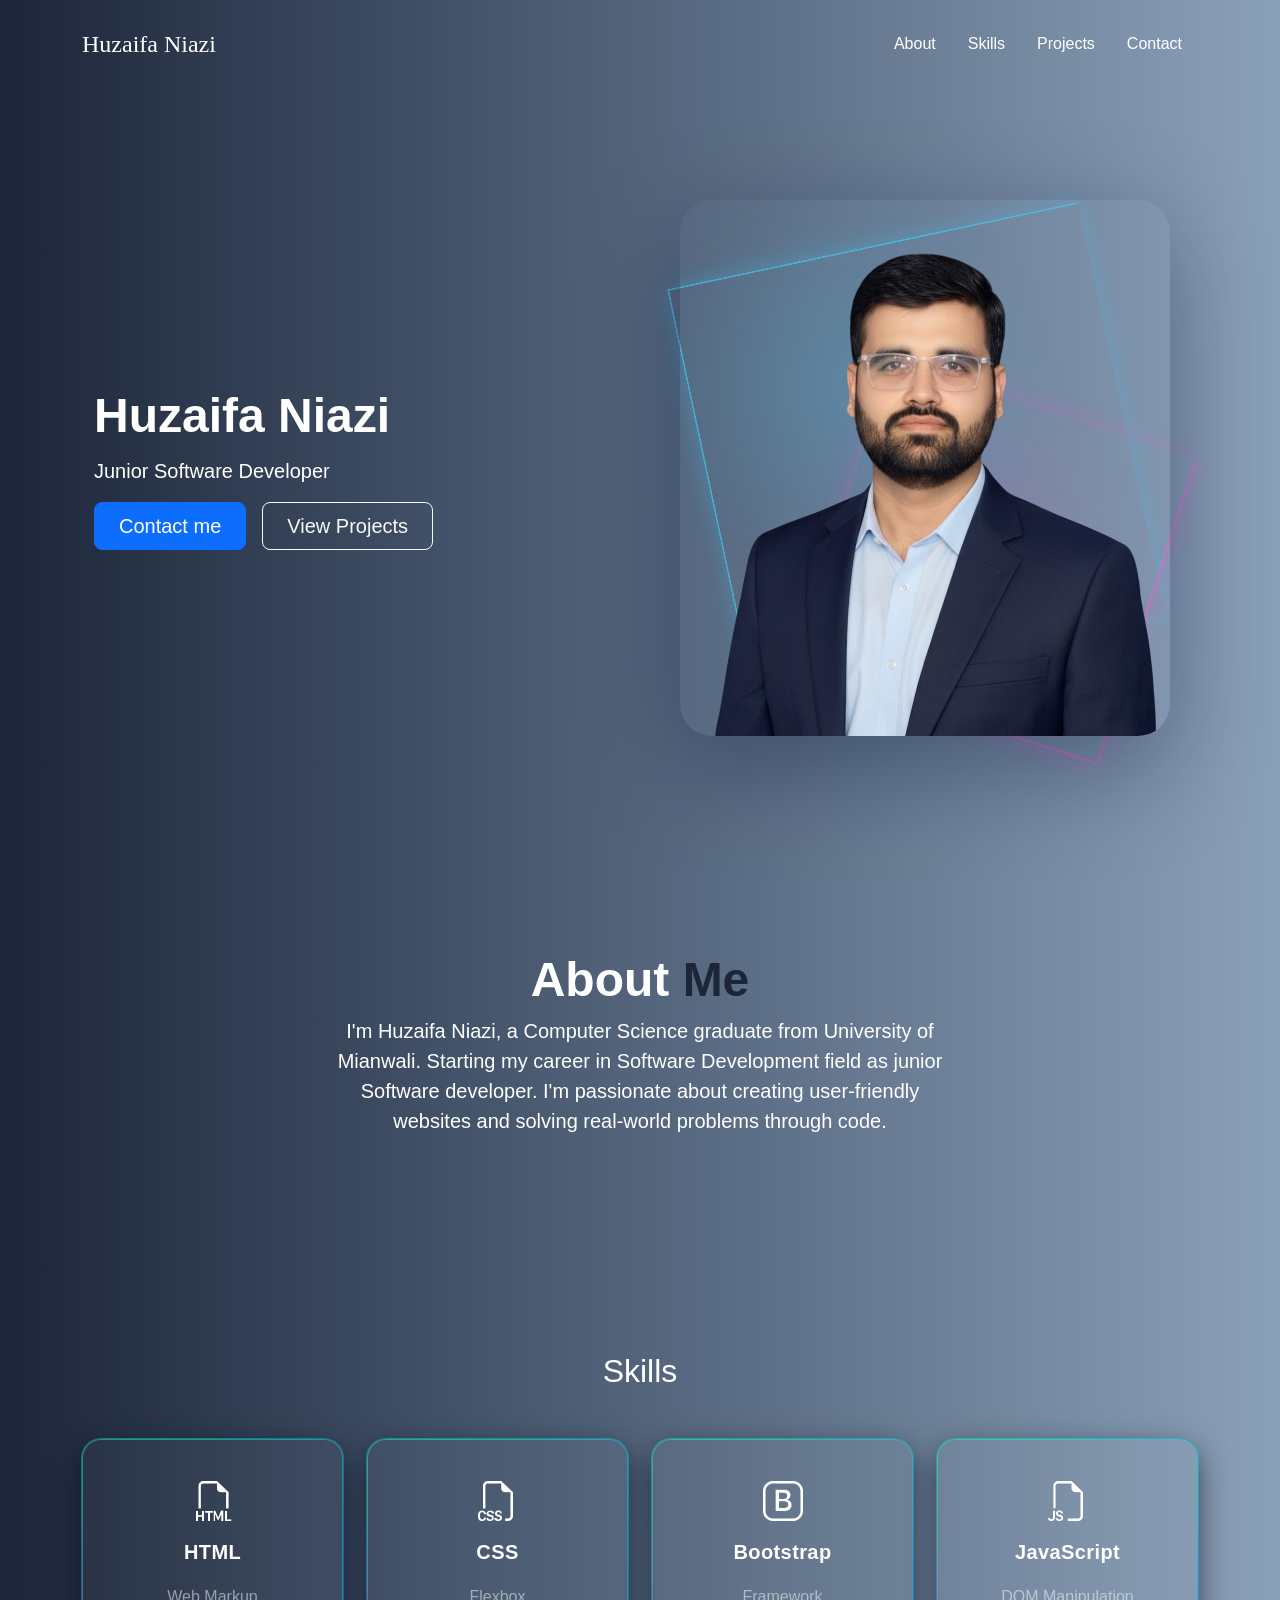
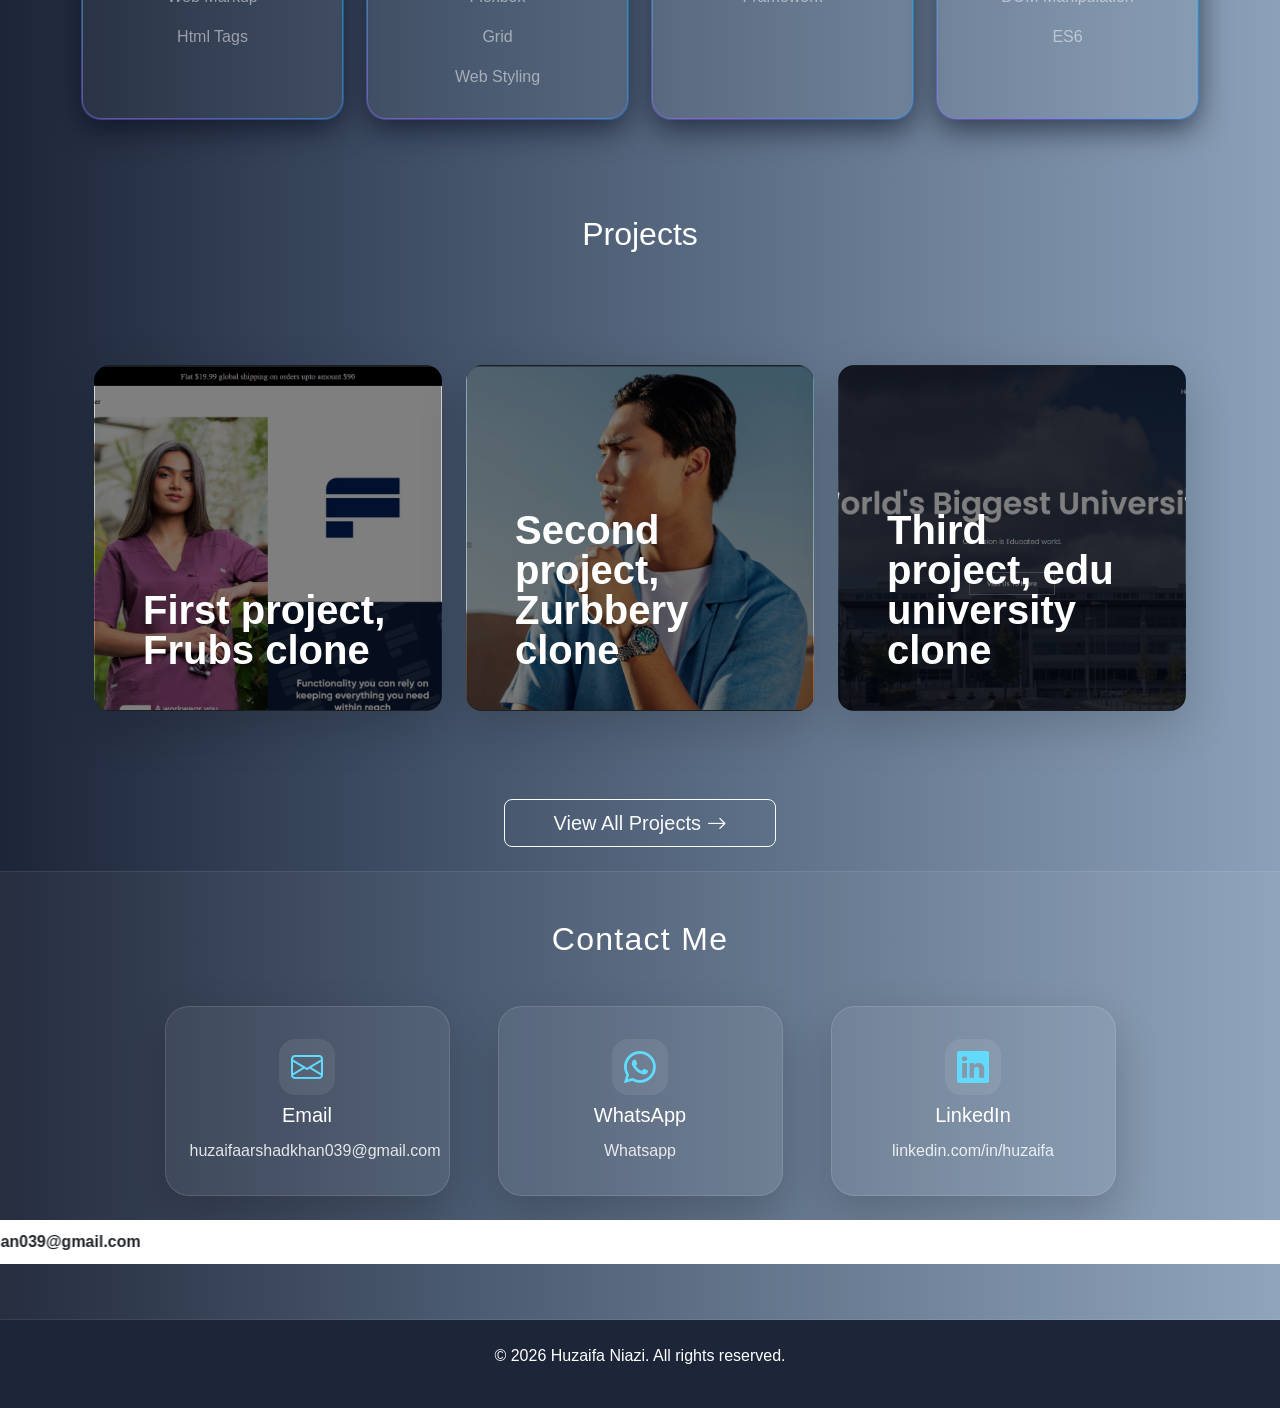
==== index.html @ d5e8bdf5 "Portfolio updated with JS features" ====
<!DOCTYPE html>
<html lang="en">

<head>
    <meta charset="UTF-8">
    <meta name="viewport" content="width=device-width, initial-scale=1.0">
    <meta name="description" content="Huzaifa Niazi — Junior Software Developer skilled in HTML, CSS, JavaScript, Bootstrap. Available for web development projects.">
    <meta name="keywords" content="Huzaifa Niazi, Junior Software Developer, Web Developer, HTML, CSS, JavaScript, Pakistan">
    <meta property="og:title" content="Huzaifa Niazi — Junior Software Developer">
    <meta property="og:description" content="Portfolio of Huzaifa Niazi, Junior Software Developer">
    <meta property="og:image" content="./images/hero image.png">
    <meta property="og:url" content="https://huzaifa1927.github.io/Huzaifa_Niazi_Portfolio/">
    <link href="https://cdn.jsdelivr.net/npm/bootstrap@5.3.8/dist/css/bootstrap.min.css" rel="stylesheet"
        integrity="sha384-sRIl4kxILFvY47J16cr9ZwB07vP4J8+LH7qKQnuqkuIAvNWLzeN8tE5YBujZqJLB" crossorigin="anonymous">
    <link rel="stylesheet" href="style.css">
    <link rel="shortcut icon" href="favicon.ico" type="image/x-icon">
    <link rel="stylesheet" href="https://cdn.jsdelivr.net/npm/bootstrap-icons@1.11.0/font/bootstrap-icons.css">
    <title>Huzaifa Niazi | Junior Software Developer</title>
</head>
<body>
    <!--Navbar-->
    <nav>
        <div class="container">
            <header class="d-flex flex-wrap justify-content-between py-4">

                <a href="#index.html"class="d-flex align-items-center mb-3 mb-md-0 me-md-auto link-body-emphasis text-decoration-none">
                    <span class="fs-4">Huzaifa Niazi</span> 
                </a>

                <ul id="navMenu" class="nav nav-pills align-items-center">
                    <li class="nav-item"><a href="#about" class="nav-link">About</a></li>
                    <li class="nav-item"><a href="#skills" class="nav-link">Skills</a></li>
                    <li class="nav-item"><a href="#projects" class="nav-link">Projects</a></li>
                    <li class="nav-item"><a href="#contact" class="nav-link">Contact</a></li>
                </ul>

                <!-- Hamburger menu for mobile -->
                <button class="hamburger btn btn-link text-white p-0" type="button" aria-label="Toggle navigation menu">
                    <i class="bi bi-list"></i>
                </button>
            </header>
        </div>
    </nav>
    <!--Hero-->
    <section id="hero">
        <div class="container col-xxl-8 px-4 py-5">
            <div class="row flex-lg-row-reverse align-items-center g-5 py-5">
                <div class="col-sm-12 col-lg-6 col-md-6"> 
                    <div class="hero-image-wrapper">
                        <div class="hero-deco"></div>
                        <img src="./images/hero image.png" class="d-block mx-lg-auto img-fluid " alt="Bootstrap Themes" width="700" height="500" loading="lazy"> 
                    </div>
                </div>
                <div class="col-lg-6 col-md-6 col-sm-12 text-center text-lg-start">
                    <h1 class="display-5 fw-bold lh-1 mb-3 text-white">Huzaifa Niazi</h1>
                    <p class="lead text-white" id="typing-text"></p>
                    <div class="d-grid gap-2 d-md-flex justify-content-md-start"> 
                    <a href="#contact" class="btn btn-primary btn-lg px-4 me-md-2">Contact me</a>
                    <a href="#projects" class="btn btn-outline-light btn-lg px-4">View Projects</a>
                </div>
                </div>
            </div>
        </div>
    </section>
    <!-- About -->
    <section id="about">
        <div class="px-4 py-5 my-5 text-center"> 
            <h1 class="display-5 fw-bold text-body-emphasis">About <span style="color: #1D2538;">Me</span></h1>
            <div class="col-lg-6 mx-auto">
                <p class="lead mb-4">
                    I'm Huzaifa Niazi, a Computer Science graduate from University of Mianwali.
                    Starting my career in Software Development field as junior Software developer. 
                    I'm passionate about creating user-friendly websites and solving real-world problems through code.
                </p>
            </div>
        </div>
    </section>
    <!-- Skills -->
    <section id="skills">
        <div class="container py-5">
            <h2 class="text-white mb-5 text-center">Skills</h2>
            <div class="row g-4">
                <div class="col-md-6 col-lg-3 col-sm-12 text-center">
                    <div class="skill-card text-center">
                        <i class="bi bi-filetype-html fs-1 text-white mb-2"></i>
                        <h5 class="text-white">HTML</h5>
                        <p class="text-white-50">Web Markup</p>
                        <p class="text-white-50">Html Tags</p>
                    </div>
                </div>
                <div class="col-md-6 col-lg-3 col-sm-12 text-center">
                    <div class="skill-card">
                        <i class="bi bi-filetype-css fs-1 text-white mb-2"></i>
                        <h5 class="text-white">CSS</h5>
                        <p class="text-white-50">Flexbox</p>
                        <p class="text-white-50">Grid</p>
                        <p class="text-white-50">Web Styling</p>
                    </div>
                </div>
                <div class="col-md-6 col-lg-3 col-sm-12 text-center">
                    <div class="skill-card">
                        <i class="bi bi-bootstrap fs-1 text-white mb-2"></i>
                        <h5 class="text-white">Bootstrap</h5>
                        <p class="text-white-50">Framework</p>
                    </div>
                </div>
                <div class="col-md-6 col-lg-3 col-sm-12 text-center">
                    <div class="skill-card">
                        <i class="bi bi-filetype-js fs-1 text-white mb-2"></i>
                        <h5 class="text-white">JavaScript</h5>
                        <p class="text-white-50">DOM Manipulation</p>
                        <p class="text-white-50">ES6</p>
                    </div>
                </div>
            </div>
        </div>
    </section>
    <!-- Projects -->
    <section id="projects">
        <h2 class="text-white mb-5 text-center">Projects</h2>
        <div class="container px-4 py-3" id="custom-cards">
            <div class="row row-cols-1 row-cols-lg-3 align-items-stretch g-4 py-5">
                <div class="col">
                    <div class="card card-cover h-100 overflow-hidden text-bg-dark rounded-4 shadow-lg" style="background-image: linear-gradient(rgba(0, 0, 0, 0.5), rgba(0, 0, 0, 0.5)), url('./images/project\ 1.png'); background-size: cover; background-position: center; min-height: 300px;">
                        <div class="d-flex flex-column h-100 justify-content-end p-5 pb-3 text-white text-shadow-1">
                            <h3 class="pt-5 mt-5 mb-4 display-6 lh-1 fw-bold">
                                First project, Frubs clone
                            </h3>
                        </div>
                    </div>
                </div>
                <div class="col">
                    <div class="card card-cover h-100 overflow-hidden text-bg-dark rounded-4 shadow-lg" style="background-image: linear-gradient(rgba(0, 0, 0, 0.5), rgba(0, 0, 0, 0.5)), url('./images/project\ 2.png'); background-size: cover; background-position: center; min-height: 300px;">
                        <div class="d-flex flex-column h-100 justify-content-end p-5 pb-3 text-white text-shadow-1">
                            <h3 class="pt-5 mt-5 mb-4 display-6 lh-1 fw-bold">
                                Second project, Zurbbery clone
                            </h3>
                        </div>
                    </div>
                </div>
                <div class="col">
                    <div class="card card-cover h-100 overflow-hidden text-bg-dark rounded-4 shadow-lg" style="background-image: linear-gradient(rgba(0, 0, 0, 0.5), rgba(0, 0, 0, 0.5)), url('./images/project\ 3.png'); background-size: cover; background-position: center; min-height: 300px;">
                        <div class="d-flex flex-column h-100 justify-content-end p-5 pb-3 text-white text-shadow-1">
                            <h3 class="pt-5 mt-5 mb-4 display-6 lh-1 fw-bold">
                                Third project, edu university clone
                            </h3>
                        </div>
                    </div>
                </div>
            </div>
        </div>
        <div class="text-center py-4">
        <a href="projects.html" class="btn btn-outline-light btn-lg px-5" target="_blank" rel="noopener noreferrer">
            View All Projects <i class="bi bi-arrow-right"></i>
        </a>
</div>
    </section>

    <!-- Project Modal -->
    <div id="projectModal" class="project-modal">
        <div class="modal-content">
            <button class="modal-close" title="Close">&times;</button>
            <div class="modal-image-wrapper">
                <img id="modalImage" src="" alt="Project Image" class="modal-image" width="100%" height="auto">
                <div class="modal-actions">
                    <a id="demoBtn" class="btn-demo" href="#" target="_blank" rel="noopener noreferrer">Live Demo</a>
                    <a id="codeBtn" class="btn-code" href="#" target="_blank" rel="noopener noreferrer">View Code</a>
                </div>
            </div>
        </div>
    </div>

    <!-- Contact -->
    <section id="contact" class="py-5">
        <div class="container">
            <h2 class="text-center mb-5 text-white">Contact Me</h2>
            <div class="row mt-5 text-center justify-content-center">
                <div class=" col-lg-3 mb-4 contact-card gap-2 mx-4">
                    <i class="bi bi-envelope fs-2 mb-2"></i>
                    <h5>Email</h5>
                    <p><a href="mailto:huzaifaarshadkhan039@gmail.com">huzaifaarshadkhan039@gmail.com</a></p>
                </div>
                <div class=" col-lg-3 mb-4 contact-card gap-2 mx-4">
                    <i class="bi bi-whatsapp fs-2 mb-2"></i>
                    <h5>WhatsApp</h5>
                    <p><a href="https://wa.me/923287673669?text=Hi%20Huzaifa,%20I%20would%20like%20to%20connect." target="_blank" rel="noopener noreferrer">Whatsapp</a></p>
                </div>
                <div class="col-lg-3 mb-4 contact-card gap-2 mx-4">
                    <i class="bi bi-linkedin fs-2 mb-2"></i>
                    <h5>LinkedIn</h5>
                    <p><a href="https://www.linkedin.com/in/huzaifa-arshad-khan-65025931b" target="_blank" rel="noopener noreferrer">linkedin.com/in/huzaifa</a></p>
                </div>
            </div>
        </div>
        <marquee class="container-fluid" direction="right" style="background-color: white; padding: 10px;">
            Mail to : <b>huzaifaarshadkhan039@gmail.com</b> &nbsp;&nbsp;&nbsp;
            Mail to : <b>huzaifaarshadkhan039@gmail.com</b> &nbsp;&nbsp;&nbsp;
            Mail to : <b>huzaifaarshadkhan039@gmail.com</b> &nbsp;&nbsp;&nbsp;
            Mail to : <b>huzaifaarshadkhan039@gmail.com</b> &nbsp;&nbsp;&nbsp;
            Mail to : <b>huzaifaarshadkhan039@gmail.com</b>
        </marquee>
    </section>
    <!-- Footer -->
    <footer class="text-center py-4" style="background-color: #1D2538; color: white;">
        <p>&copy; 2026 Huzaifa Niazi. All rights reserved.</p>
    </footer>

    <!-- Back to Top Button -->
    <button id="backToTop" title="Back to Top">↑</button>

    <script src="script.js"></script>

</body>

</html>
---- style.css ----
body {
    font-family: "Arial", sans-serif;
    background: #1D2538 ;
    background: linear-gradient(90deg, rgba(29, 37, 56, 1) 0%, rgba(66, 82, 105, 1) 35%, rgba(139, 161, 185, 1) 100%);
    cursor:url("[data-uri]"), auto !important;
}

a, button, input, label, select {
    cursor:url("[data-uri]"), pointer !important;
}


nav .nav-link,#about h1,#about p {
    color: white !important;
}


nav .fs-4 {
    color: white; 
    font-family: "Sacramento", cursive;
}

.hamburger {
    display: none;
}

.skills{
  background: #1D2538;
  background: linear-gradient(90deg, rgba(29, 37, 56, 1) 1%, rgba(29, 37, 56, 1) 7%, rgba(139, 161, 185, 1) 38%, rgba(139, 161, 185, 1) 80%, rgba(29, 37, 56, 1) 99%);
  color: white;
}

/* Skills cards - glass panels with animated border (border-only) */
#skills {
  padding-top: 3rem;
  padding-bottom: 3rem;
}

#skills .skill-card {
  position: relative;
  overflow: visible;
  padding: 2rem 1.5rem 1.75rem 1.5rem;
  height: 280px;
  display: flex;
  flex-direction: column;
  background: rgba(255, 255, 255, 0.03);
  border-radius: 1.25rem;
  border: 1px solid rgba(255, 255, 255, 0.06);
  box-shadow: 0 10px 30px rgba(2,6,23,0.6);
  transition: transform 0.34s cubic-bezier(.2,.9,.2,1), box-shadow 0.34s, border-color 0.34s;
  will-change: transform;
  isolation: isolate;
  opacity: 0;
  transform: translateY(14px);
  animation: cardIn 0.6s ease forwards;
}

#skills .skill-card::before {
  /* border-only animated glow */
  content: "";
  position: absolute;
  inset: -2px;
  border-radius: inherit;
  background: conic-gradient(from 90deg, rgba(0,183,255,0.9), rgba(152,95,255,0.9), rgba(0,255,188,0.9), rgba(0,183,255,0.9));
  pointer-events: none;
  z-index: 0;
  filter: blur(8px);
  opacity: 0.9;
  /* make center transparent so only border shows */
  -webkit-mask: linear-gradient(#fff 0 0) content-box, linear-gradient(#fff 0 0);
  mask: linear-gradient(#fff 0 0) content-box, linear-gradient(#fff 0 0);
  -webkit-mask-composite: destination-out;
  mask-composite: exclude;
  padding: 2px; /* thickness of visible border */
  animation: borderSpin 5.5s linear infinite;
}

#skills .skill-card > * { position: relative; z-index: 1; }

#skills .skill-card:hover {
  transform: translateY(-12px) rotate(-0.5deg);
  box-shadow: 0 28px 70px rgba(2,6,23,0.7), 0 6px 24px rgba(0,183,255,0.04);
  border-color: rgba(255, 255, 255, 0.18);
}

#skills .skill-card h5 {
  margin-bottom: 0.5rem;
  font-weight: 800;
  letter-spacing: 0.02em;
  color: #fff;
}

/* animated underline under heading */
#skills .skill-card h5::after {
  content: "";
  display: block;
  width: 0;
  height: 3px;
  margin-top: 10px;
  border-radius: 6px;
  background: linear-gradient(90deg, rgba(0,183,255,0.95), rgba(152,95,255,0.95));
  transition: width 0.36s cubic-bezier(.2,.9,.2,1);
}

#skills .skill-card:hover h5::after { width: 100%; }

#skills .skill-card p { color: rgba(255,255,255,0.78); }

@keyframes cardIn {
  to { opacity: 1; transform: translateY(0); }
}

/* small accent badge top-right */
#skills .skill-card .badge-accent {
  position: absolute;
  top: 12px;
  right: 12px;
  background: linear-gradient(180deg, rgba(255,255,255,0.12), rgba(255,255,255,0.06));
  color: #fff;
  padding: 6px 10px;
  border-radius: 999px;
  font-size: 0.8rem;
  z-index: 2;
  border: 1px solid rgba(255,255,255,0.06);
}

/* Touch & responsive adjustments for tablet / mobile */
@media (max-width: 992px) {
  #skills .skill-card {
    padding: 1.5rem;
    min-height: 200px;
    border-radius: 1rem;
  }
  #skills .skill-card::before {
    filter: blur(6px);
    padding: 1.5px;
    animation-duration: 4.2s;
  }
  #skills .skill-card h5::after { height: 2.5px; }
}

@media (max-width: 576px) {
  #skills .skill-card {
    padding: 1.1rem;
    min-height: 160px;
    border-radius: 0.9rem;
  }
  #skills .skill-card::before {
    filter: blur(5px);
    padding: 1px;
    opacity: 0.8;
    animation-duration: 3.6s;
  }
  #skills .skill-card h5::after { height: 2px; }
}

/* touched class for touch devices (applies same visual effect as hover) */
#skills .skill-card.touched {
  transform: translateY(-10px) rotate(-0.3deg);
  box-shadow: 0 22px 56px rgba(2,6,23,0.65), 0 4px 18px rgba(0,183,255,0.03);
  border-color: rgba(255,255,255,0.16);
}

#skills .skill-card.touched h5::after { width: 100%; }

#contact {
  padding: 4rem 0 2rem;
  background: rgba(255, 255, 255, 0.04);
  border-top: 1px solid rgba(255, 255, 255, 0.08);
  border-bottom: 1px solid rgba(255, 255, 255, 0.08);
}

#contact h2 {
  letter-spacing: 0.04em;
  color: #f8f9fa;
}

#contact .contact-card {
  background: rgba(255, 255, 255, 0.06);
  border: 1px solid rgba(255, 255, 255, 0.12);
  border-radius: 1.5rem;
  padding: 2rem 1.5rem;
  box-shadow: 0 18px 45px rgba(0, 0, 0, 0.18);
  transition: transform 0.3s ease, border-color 0.3s ease, box-shadow 0.3s ease;
}

#contact .contact-card:hover {
  transform: translateY(-6px);
  border-color: rgba(0, 183, 255, 0.35);
  box-shadow: 0 24px 55px rgba(0, 0, 0, 0.22);
}

#contact .contact-card i {
  display: inline-flex;
  align-items: center;
  justify-content: center;
  width: 3.5rem;
  height: 3.5rem;
  border-radius: 1rem;
  margin-bottom: 1rem;
  background: rgba(255, 255, 255, 0.08);
  color: #61dafb;
}

#contact .contact-card h5 {
  margin-bottom: 0.75rem;
  color: #fff;
}

#contact .contact-card p {
  margin-bottom: 0;
  color: rgba(255, 255, 255, 0.78);
}

#contact .contact-card p a {
  color: rgba(255, 255, 255, 0.85);
  text-decoration: none;
}

#contact .contact-card p a:hover {
  color: #fff;
  text-decoration: underline;
}

/* Back to Top Button */    
#backToTop {
    display: none;
    position: fixed;
    right: 1.5rem;
    bottom: 1.5rem;
    width: 3rem;
    height: 3rem;
    border: none;
    border-radius: 50%;
    background: rgba(255, 255, 255, 0.12);
    color: white;
    font-size: 1.2rem;
    box-shadow: 0 8px 24px rgba(0, 0, 0, 0.25);
    backdrop-filter: blur(6px);
    transition: transform 0.2s ease, opacity 0.2s ease;
    z-index: 20;
}

#backToTop:hover {
    transform: translateY(-3px);
    background: rgba(255, 255, 255, 0.2);
}

#backToTop.show {
    display: block;
    opacity: 1;
}

/* Sparkle Effect */

.sparkle {
  position: fixed;
  width: 8px;
  height: 8px;
  border-radius: 50%;
  pointer-events: none;
  z-index: 9999;
  animation: sparkleAnim 0.8s ease forwards;
  background: rgb(0, 119, 255);
  box-shadow: 0 0 6px rgb(0, 174, 255), 0 0 12px rgb(0, 123, 255);
}

@keyframes sparkleAnim {
  0% {
    transform: translate(0, 0) scale(1);
    opacity: 1;
  }
  100% {
    transform: translate(var(--tx), var(--ty)) scale(0);
    opacity: 0;
  }
}

/* About Section Animation */

#about h1 span {
  display: inline-block;
  animation: jump 0.6s ease infinite alternate;
}

@keyframes jump {
  0% {
    transform: translateY(0);
  }
  100% {
    transform: translateY(-10px);
  }
}

/* Responsive Navigation */

@media (max-width: 768px) {
    .nav.nav-pills {
        display: none;
        width: 100%;
        flex-direction: column;
        gap: 1rem;
        position: absolute;
        top: 80px;
        background: rgba(255, 255, 255, 0.08);
        padding: 1.5rem;
        border-radius: 0.75rem;
        z-index: 10;
    }

    .nav.nav-pills.show-mobile {
        display: flex;
    }

    .nav-link {
        color: white !important;
        padding: 0.5rem 0.75rem;
    }

    .hamburger {
        display: block;
        color: white;
        font-size: 1.75rem;
    }

    .hamburger i {
        color: white;
    }

    nav header {
        position: relative;
    }
}

/* Project Modal Styles */
.project-modal {
    display: none;
    position: fixed;
    top: 0;
    left: 0;
    width: 100%;
    height: 100%;
    background: rgba(0, 0, 0, 0.7);
    z-index: 2000;
    align-items: center;
    justify-content: center;
    opacity: 0;
    animation: fadeIn 0.3s ease forwards;
}

.project-modal.active {
    display: flex;
}

@keyframes fadeIn {
    from {
        opacity: 0;
    }
    to {
        opacity: 1;
    }
}

@keyframes borderSpin {
  from { background-position: 0% 50%; }
  to { background-position: 100% 50%; }
}

.modal-content {
    position: relative;
    max-width: 90%;
    max-height: 90vh;
    animation: slideUp 0.4s cubic-bezier(0.34, 1.56, 0.64, 1);
}

@keyframes slideUp {
    from {
        transform: translateY(40px);
        opacity: 0;
    }
    to {
        transform: translateY(0);
        opacity: 1;
    }
}

.modal-close {
    position: absolute;
    top: 1.5rem;
    right: 1.5rem;
    background: rgba(255, 255, 255, 0.95);
    border: none;
    font-size: 2.5rem;
    cursor: pointer;
    color: #333;
    width: 50px;
    height: 50px;
    display: flex;
    align-items: center;
    justify-content: center;
    transition: all 0.1s;
    padding: 0;
    border-radius: 50%;
    box-shadow: 0 4px 15px rgba(0, 0, 0, 0.3);
    z-index: 2001;
}

.modal-close:hover {
    transform: scale(1.15) rotate(90deg);
    color: #007bff;
    background: white;
}

.modal-image-wrapper {
    position: relative;
    display: inline-block;
}

.card-cover {
    background-repeat: no-repeat;
    background-position: center;
    background-size: 100% 100%, contain;
}

.modal-image {
    width: auto;
    height: auto;
    max-width: 90vw;
    max-height: 90vh;
    border-radius: 1rem;
    object-fit: contain;
    display: block;
}

.modal-actions {
    position: absolute;
    bottom: 0;
    left: 0;
    right: 0;
    display: flex;
    gap: 1rem;
    justify-content: center;
    padding: 2rem;
    background: linear-gradient(to top, rgba(0, 0, 0, 0.8), transparent);
    border-radius: 0 0 1rem 1rem;
}

.btn-demo,
.btn-code {
    padding: 0.95rem 2rem;
    border: none;
    border-radius: 0.85rem;
    font-size: 1rem;
    font-weight: 700;
    cursor: pointer;
    transition: transform 0.25s ease, box-shadow 0.25s ease, background 0.25s ease;
    text-decoration: none;
    display: inline-flex;
    align-items: center;
    justify-content: center;
    gap: 0.75rem;
    flex: 1;
    min-width: 150px;
    overflow: hidden;
    position: relative;
    box-shadow: 0 14px 30px rgba(0, 0, 0, 0.18);
}

.btn-demo i,
.btn-code i {
    display: inline-flex;
    align-items: center;
    justify-content: center;
    width: 2.2rem;
    height: 2.2rem;
    border-radius: 50%;
    font-size: 1.05rem;
}

.btn-demo {
    background: linear-gradient(135deg, #39a2ff, #0f4dff);
    color: white;
}

.btn-demo i {
    background: rgba(255, 255, 255, 0.15);
    color: #ffffff;
    box-shadow: inset 0 0 12px rgba(255, 255, 255, 0.18);
}

.btn-demo:hover {
    transform: translateY(-4px) scale(1.01);
    box-shadow: 0 18px 38px rgba(3, 104, 255, 0.35);
    background: linear-gradient(135deg, #57b0ff, #2062ff);
}

.btn-code {
    background: linear-gradient(135deg, #111827, #343a40);
    color: white;
}

.btn-code i {
    background: rgba(255, 255, 255, 0.12);
    color: #f8f9fa;
    box-shadow: inset 0 0 10px rgba(255, 255, 255, 0.12);
}

.btn-code:hover {
    transform: translateY(-4px) scale(1.01);
    box-shadow: 0 18px 38px rgba(52, 58, 64, 0.35);
    background: linear-gradient(135deg, #2f353d, #1b1f26);
}

.btn-demo.btn-sm,
.btn-code.btn-sm {
    padding: 0.55rem 1rem;
    font-size: 0.82rem;
    min-width: 110px;
}

.btn-demo.btn-sm i,
.btn-code.btn-sm i {
    width: 1.75rem;
    height: 1.75rem;
    font-size: 0.95rem;
}

.btn-demo.disabled,
.btn-code.disabled {
    opacity: 0.55;
    cursor: not-allowed;
    pointer-events: none;
}

/* Modal responsive for smaller screens */
@media (max-width: 576px) {
    .modal-content {
        max-width: 95%;
    }
    
    .modal-close {
        top: 1rem;
        right: 1rem;
        font-size: 2rem;
    }
    
    .modal-image {
        max-height: 50vh;
    }
    
    .modal-actions {
        padding: 1.5rem 1rem;
        gap: 0.75rem;
    }
    
    .btn-demo,
    .btn-code {
        padding: 0.75rem 1rem;
        font-size: 0.85rem;
        min-width: 100px;
    }
}

.note-cluster {
  display: flex;
  flex-wrap: wrap;
  gap: 1rem;
  justify-content: center;
  align-items: flex-start;
}

.note-box {
  position: relative;
  flex: 1 1 180px;
  min-width: 180px;
  max-width: 230px;
  padding: 1rem 1.2rem;
  border-radius: 1.5rem;
  box-shadow: 0 22px 60px rgba(0, 0, 0, 0.16);
  border: 1px solid rgba(255, 255, 255, 0.12);
  backdrop-filter: blur(10px);
  color: #0d0f20;
  overflow: hidden;
  transform: rotate(-1deg);
  transition: transform 0.3s ease, box-shadow 0.3s ease;
}

.note-box strong {
  display: block;
  margin-bottom: 0.45rem;
  font-size: 1rem;
  letter-spacing: 0.01em;
}

.note-box p {
  margin: 0;
  font-size: 0.92rem;
  line-height: 1.5;
  color: #111827;
}

.note-box::before {
  content: "";
  position: absolute;
  width: 60px;
  height: 18px;
  top: 0.9rem;
  left: 1rem;
  background: rgba(255, 255, 255, 0.55);
  border-radius: 0 0 12px 12px;
  transform: rotate(-2deg);
  filter: blur(0.5px);
}

.note-box:hover {
  transform: translateY(-3px) rotate(0deg);
  box-shadow: 0 30px 70px rgba(0, 0, 0, 0.2);
}

.note-yellow {
  background: linear-gradient(160deg, rgba(255, 245, 157, 0.95), rgba(255, 224, 130, 0.92));
}

.note-cyan {
  background: linear-gradient(160deg, rgba(168, 219, 255, 0.92), rgba(123, 196, 255, 0.88));
}

.note-purple {
  background: linear-gradient(160deg, rgba(206, 185, 255, 0.9), rgba(168, 150, 255, 0.84));
}

.hero-image-wrapper {
  position: relative;
  display: inline-block;
  max-width: 740px;
  width: 100%;
  margin: 0 auto;
  padding: 1rem;
  z-index: 1;
}

.hero-image-wrapper::before {
  content: "";
  position: absolute;
  inset: 12px;
  border-radius: 2rem;
  background: radial-gradient(circle at 35% 35%, rgba(66, 206, 255, 0.22), transparent 42%),
              radial-gradient(circle at 60% 65%, rgba(255, 90, 215, 0.16), transparent 38%);
  filter: blur(24px);
  opacity: 0.82;
  z-index: 0;
}

.hero-image-wrapper img {
  position: relative;
  z-index: 2;
  border-radius: 2rem;
  box-shadow: 0 32px 100px rgba(3, 15, 48, 0.35);
  display: block;
  width: 100%;
  height: auto;
}

.hero-deco {
  position: absolute;
  inset: 0;
  z-index: 1;
  pointer-events: none;
}

.hero-deco::before,
.hero-deco::after {
  content: "";
  position: absolute;
  border-radius: 2px;
  opacity: 0.85;
  transition: transform 0.35s ease, opacity 0.35s ease;
}

.hero-deco::before {
  width: 420px;
  height: 420px;
  top: 10%;
  left: 8%;
  border-top: 2px solid rgba(66, 206, 255, 0.75);
  border-left: 2px solid rgba(66, 206, 255, 0.75);
  transform: rotate(-12deg);
  box-shadow: 0 0 22px rgba(66, 206, 255, 0.32);
}

.hero-deco::after {
  width: 320px;
  height: 320px;
  bottom: 5%;
  right: 6%;
  border-bottom: 2px solid rgba(255, 90, 215, 0.72);
  border-right: 2px solid rgba(255, 90, 215, 0.72);
  transform: rotate(18deg);
  box-shadow: 0 0 26px rgba(255, 90, 215, 0.28);
}

.hero-image-wrapper:hover .hero-deco::before {
  transform: rotate(-8deg) scale(1.05);
  opacity: 1;
}

.hero-image-wrapper:hover .hero-deco::after {
  transform: rotate(22deg) scale(1.08);
  opacity: 1;
}

@media (max-width: 768px) {
  .hero-deco::before,
  .hero-deco::after {
    display: block;
    opacity: 0.72;
  }

  .hero-deco::before {
    width: 300px;
    height: 260px;
    top: 50%;
    left: 9%;
    border-top-width: 5px;
    border-left-width: 2.5px;
    transform: rotate(-14deg);
    box-shadow: 0 0 18px rgba(66, 206, 255, 0.28);
    z-index: 100;
  }

  .hero-deco::after {
    width: 200px;
    height: 200px;
    bottom: 2%;
    right: 3%;
    border-bottom-width: 1.5px;
    border-right-width: 1.5px;
    transform: rotate(20deg);
    box-shadow: 0 0 20px rgba(255, 90, 215, 0.2);
  }

  .hero-image-wrapper::before {
    inset: 10px;
    filter: blur(20px);
  }

  .hero-image-wrapper {
    padding: 0.7rem;
  }
}

@media (max-width: 768px) {
  .note-cluster {
    justify-content: center;
  }

  .note-box {
    min-width: 100%;
    max-width: 100%;
    transform: rotate(0deg);
  }
}
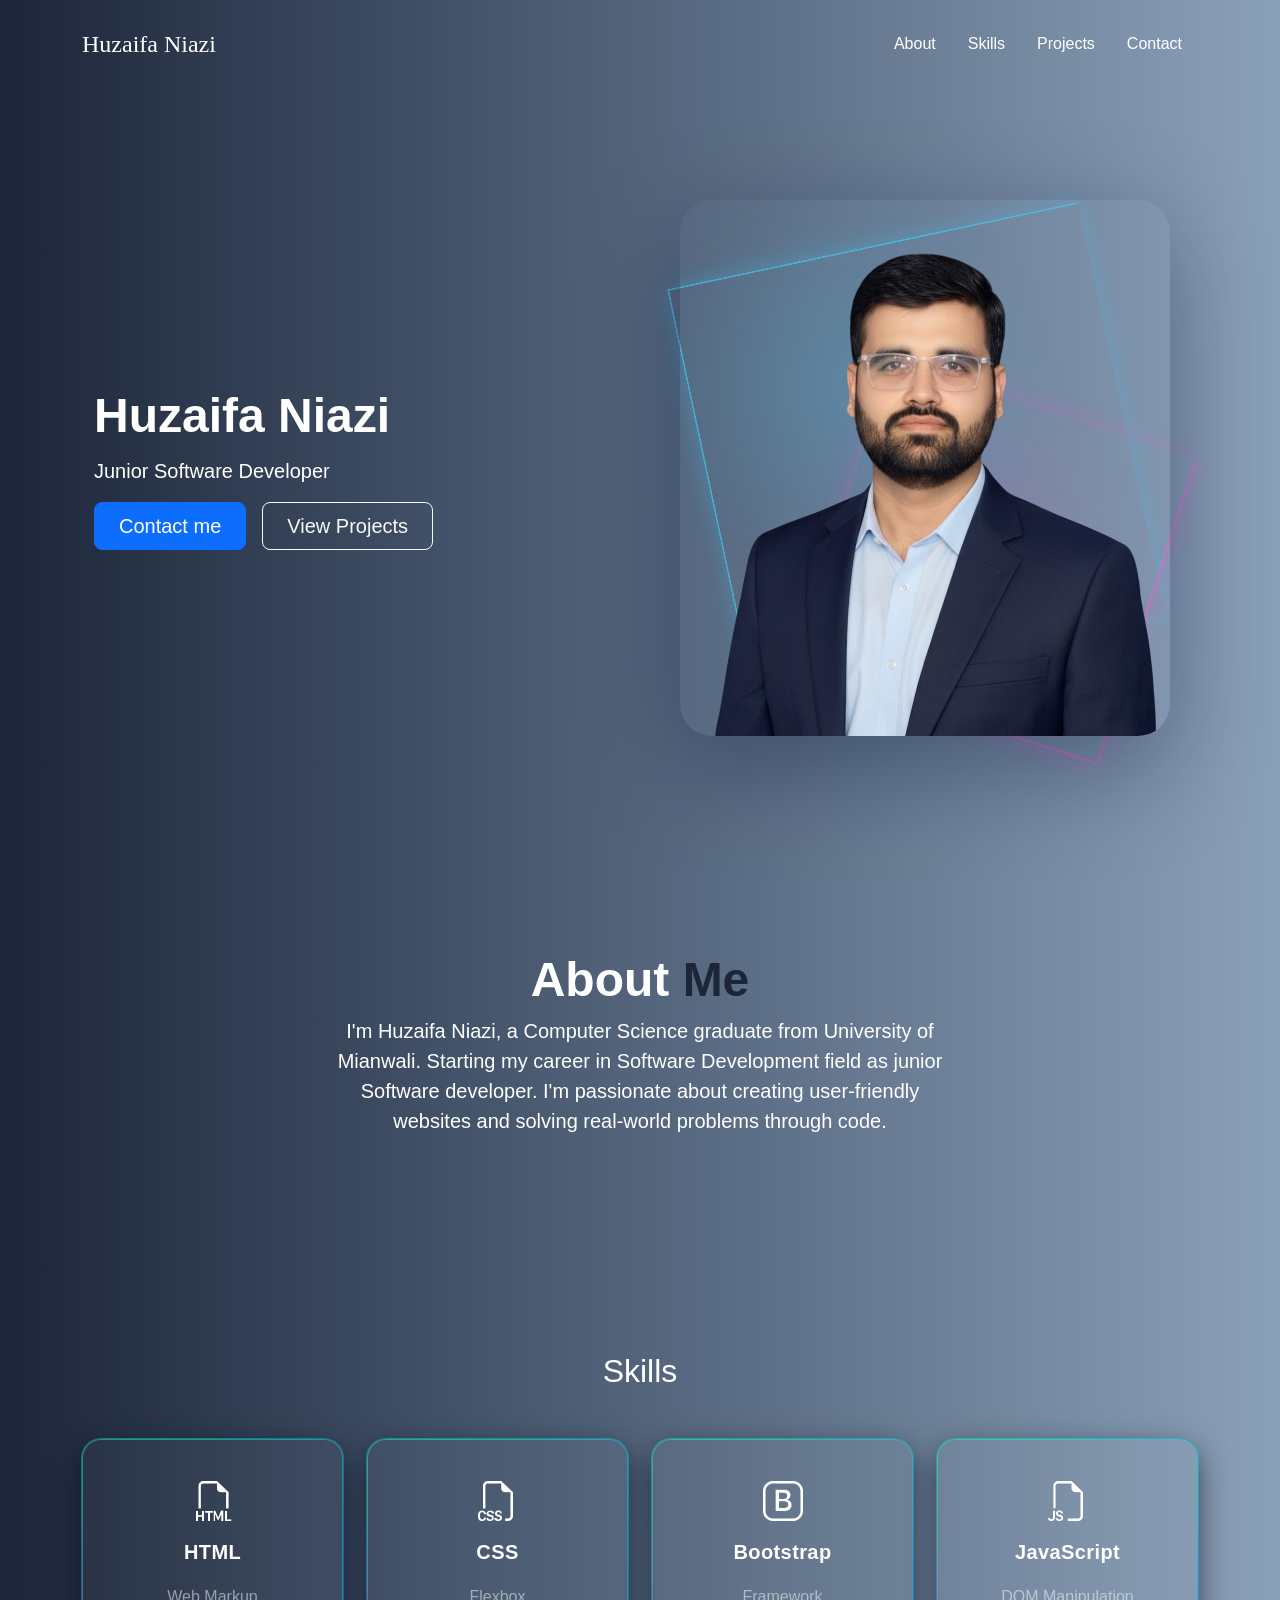
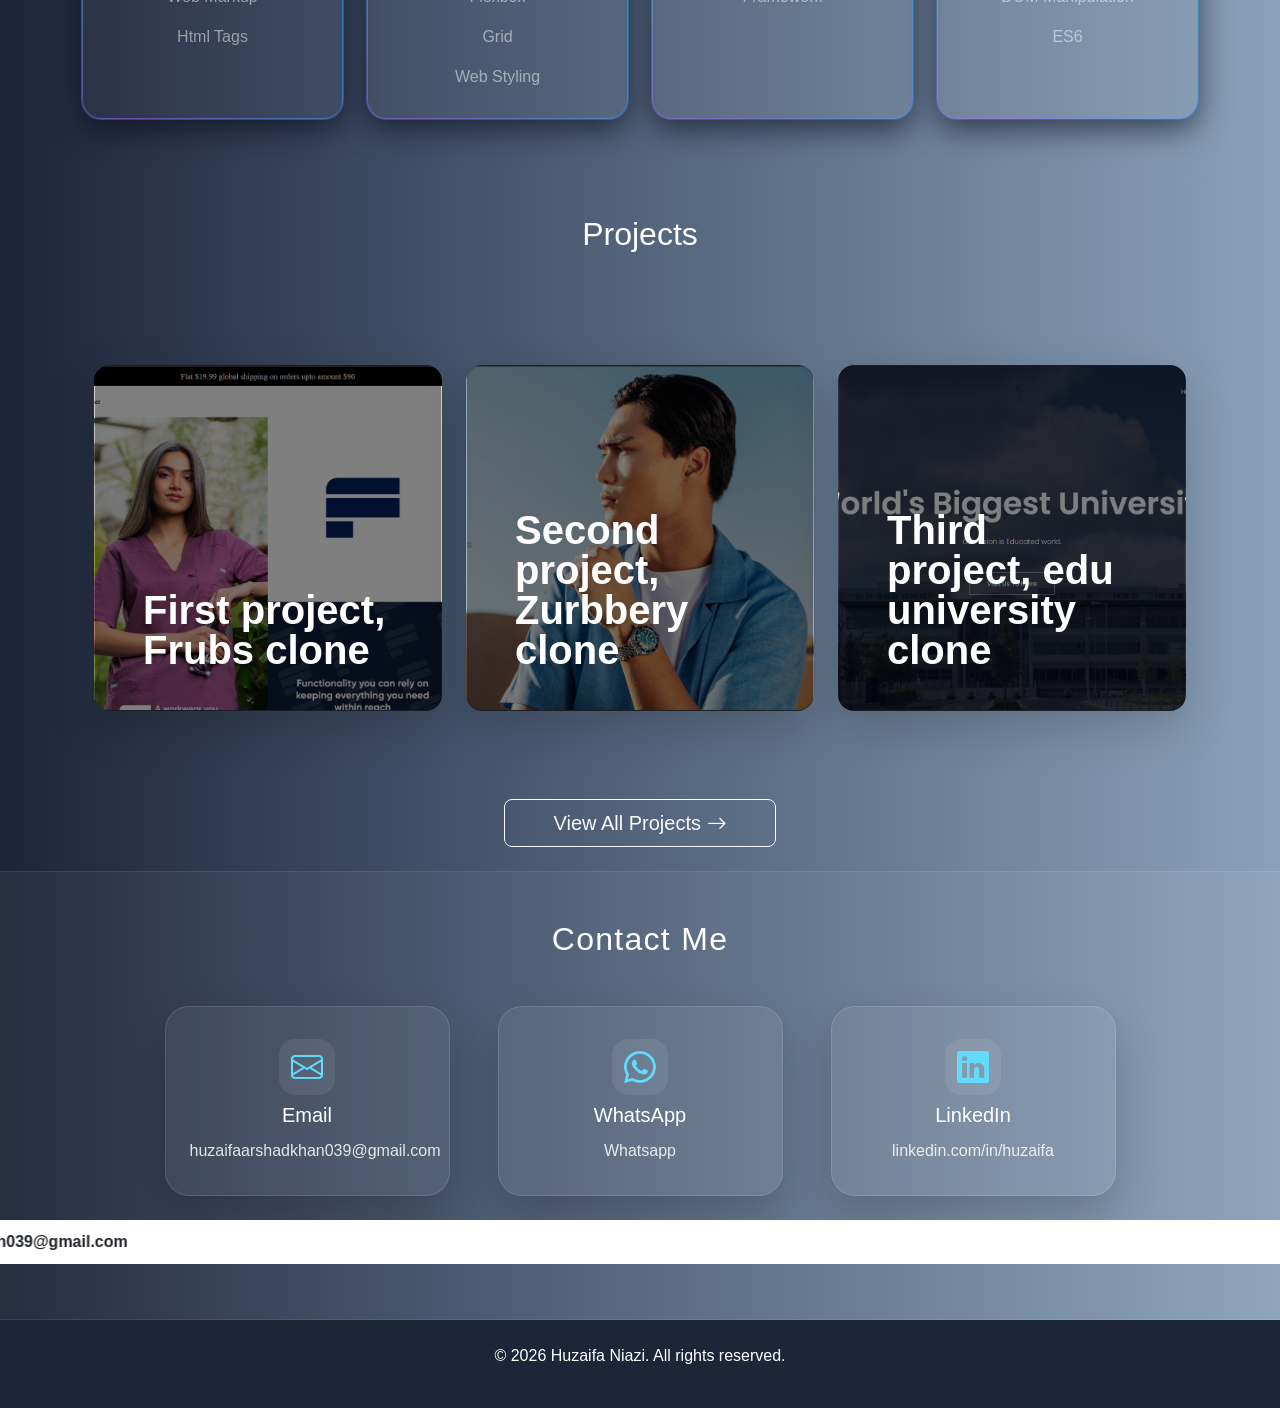
==== commit 73021b6f: "Update title from 'Software Developer' to 'Software Engineer'" ====
--- a/index.html
+++ b/index.html
@@ -15,7 +15,7 @@
     <link rel="stylesheet" href="style.css">
     <link rel="shortcut icon" href="favicon.ico" type="image/x-icon">
     <link rel="stylesheet" href="https://cdn.jsdelivr.net/npm/bootstrap-icons@1.11.0/font/bootstrap-icons.css">
-    <title>Huzaifa Niazi | Junior Software Developer</title>
+    <title>Huzaifa Niazi | Junior Software Engineer</title>
 </head>
 <body>
     <!--Navbar-->
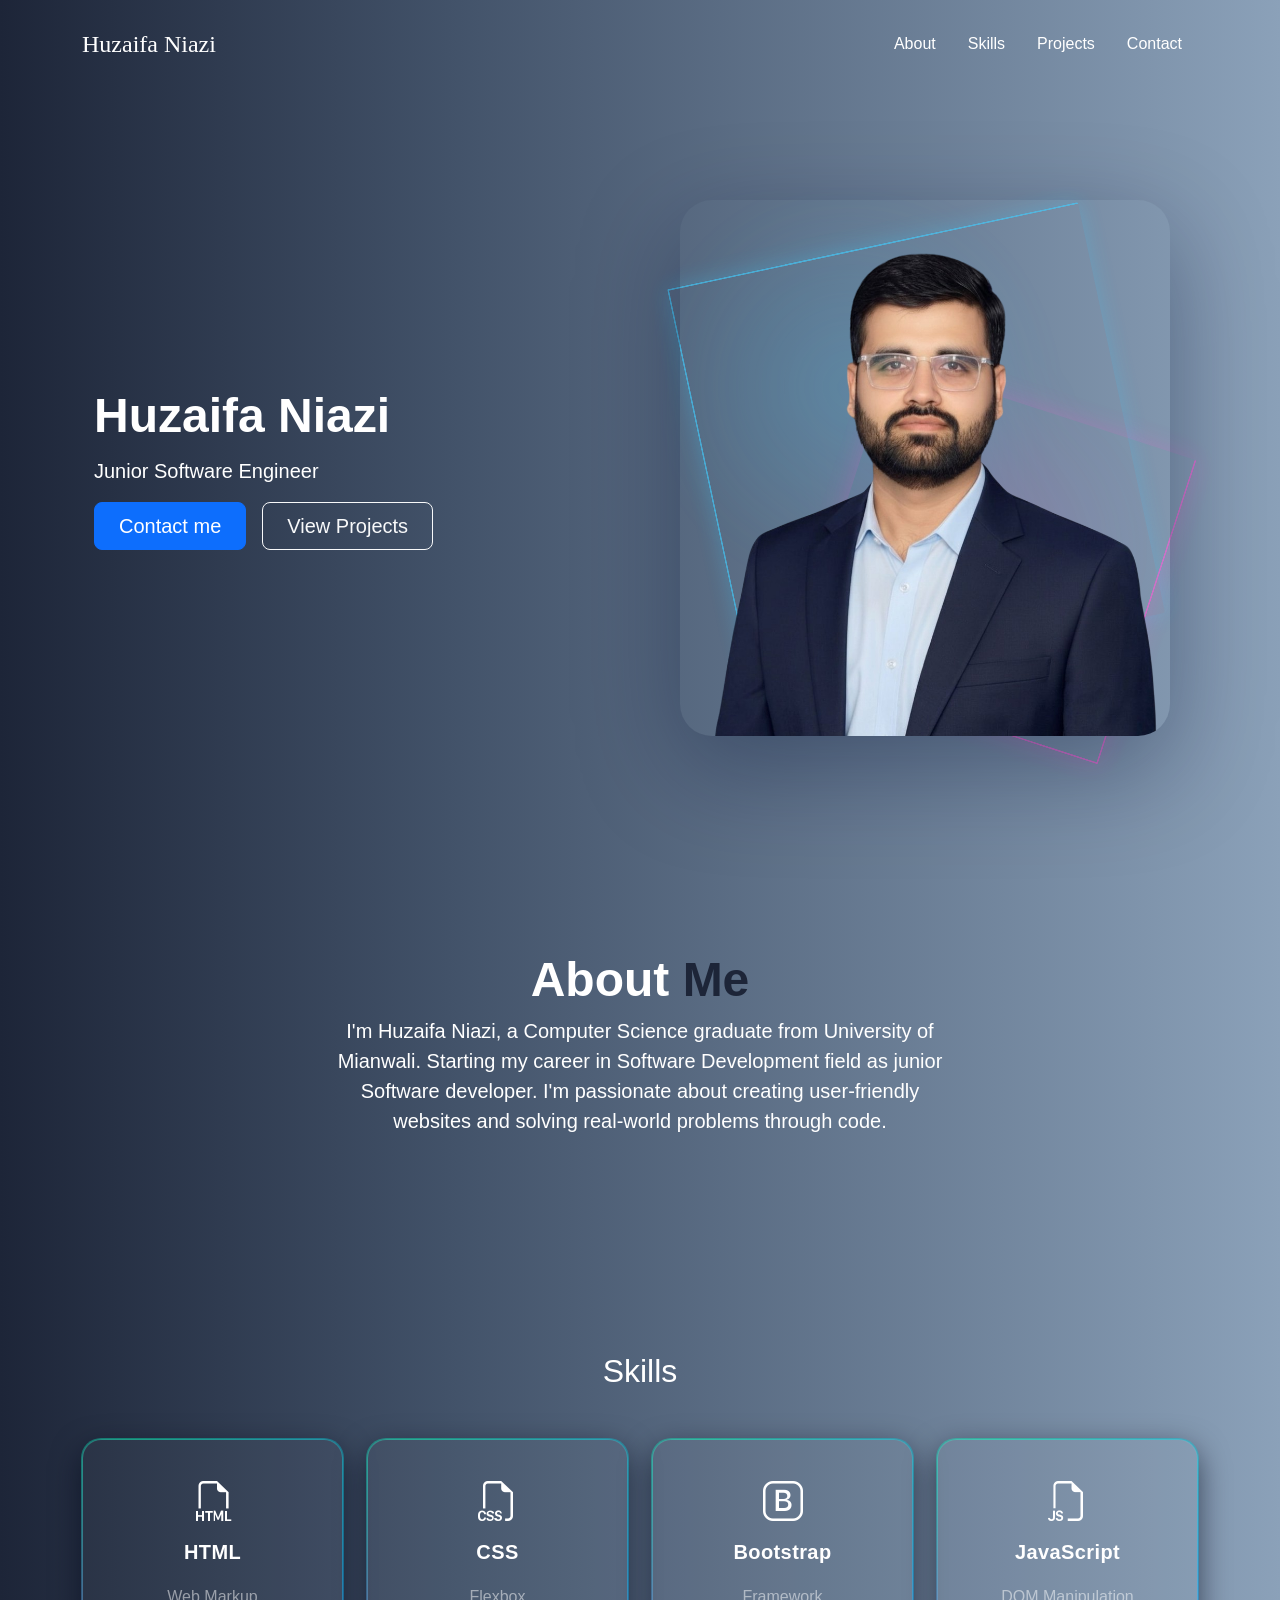
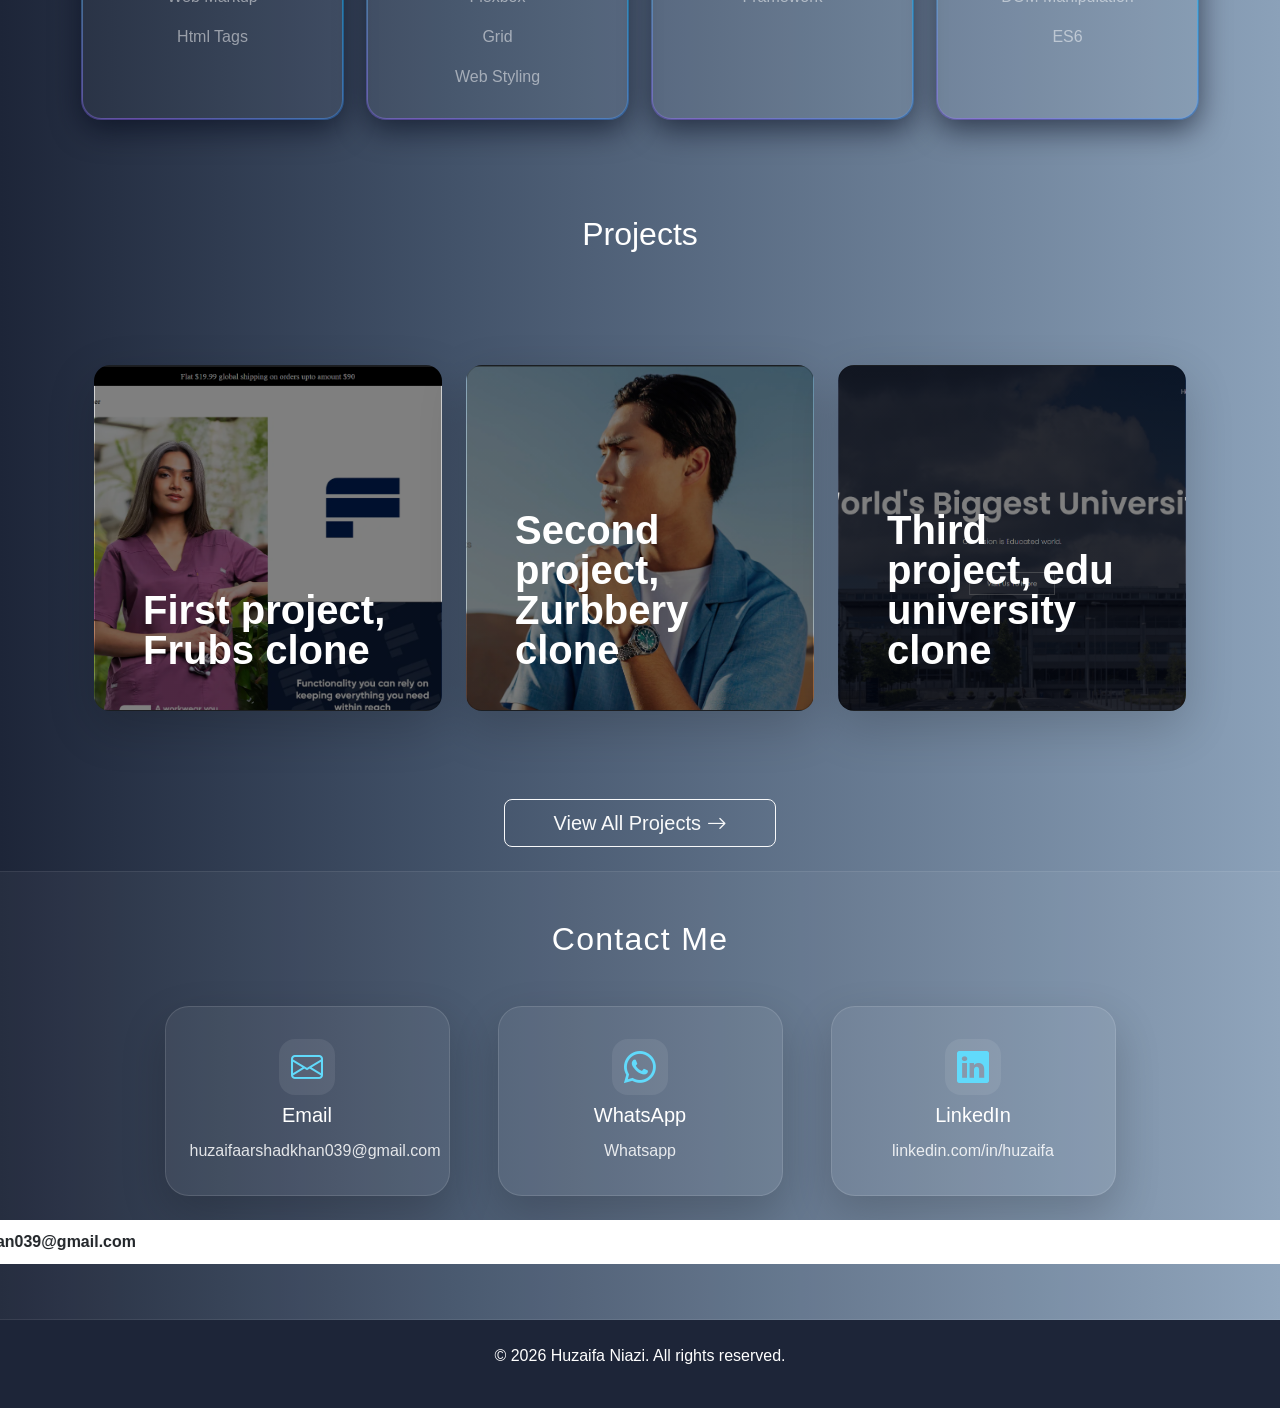
==== commit b2db0534: "Update index.html" ====
--- a/index.html
+++ b/index.html
@@ -4,10 +4,10 @@
 <head>
     <meta charset="UTF-8">
     <meta name="viewport" content="width=device-width, initial-scale=1.0">
-    <meta name="description" content="Huzaifa Niazi — Junior Software Developer skilled in HTML, CSS, JavaScript, Bootstrap. Available for web development projects.">
-    <meta name="keywords" content="Huzaifa Niazi, Junior Software Developer, Web Developer, HTML, CSS, JavaScript, Pakistan">
-    <meta property="og:title" content="Huzaifa Niazi — Junior Software Developer">
-    <meta property="og:description" content="Portfolio of Huzaifa Niazi, Junior Software Developer">
+    <meta name="description" content="Huzaifa Niazi — Junior Software Engineer skilled in HTML, CSS, JavaScript, Bootstrap. Available for web development projects.">
+    <meta name="keywords" content="Huzaifa Niazi, Junior Software Engineer, Web Developer, HTML, CSS, JavaScript, Pakistan">
+    <meta property="og:title" content="Huzaifa Niazi — Junior Software Engineer">
+    <meta property="og:description" content="Portfolio of Huzaifa Niazi, Junior Software Engineer">
     <meta property="og:image" content="./images/hero image.png">
     <meta property="og:url" content="https://huzaifa1927.github.io/Huzaifa_Niazi_Portfolio/">
     <link href="https://cdn.jsdelivr.net/npm/bootstrap@5.3.8/dist/css/bootstrap.min.css" rel="stylesheet"
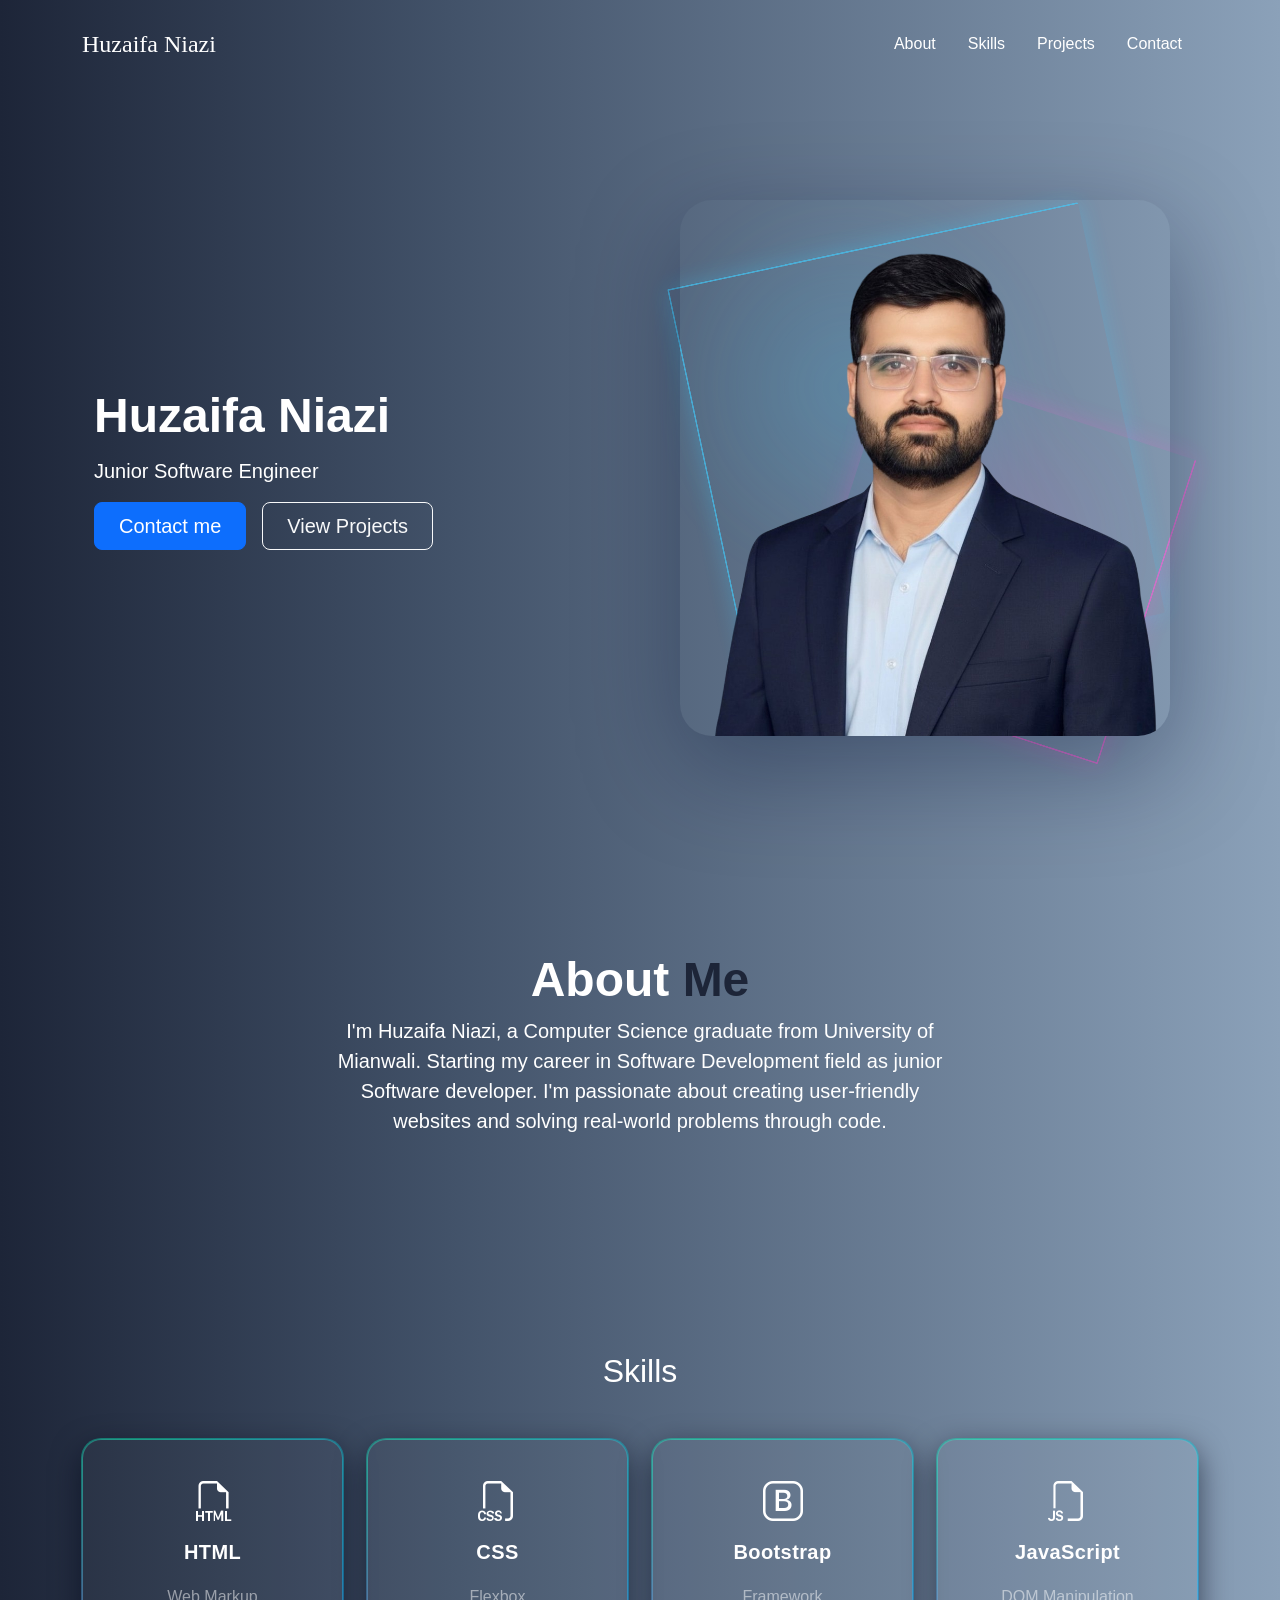
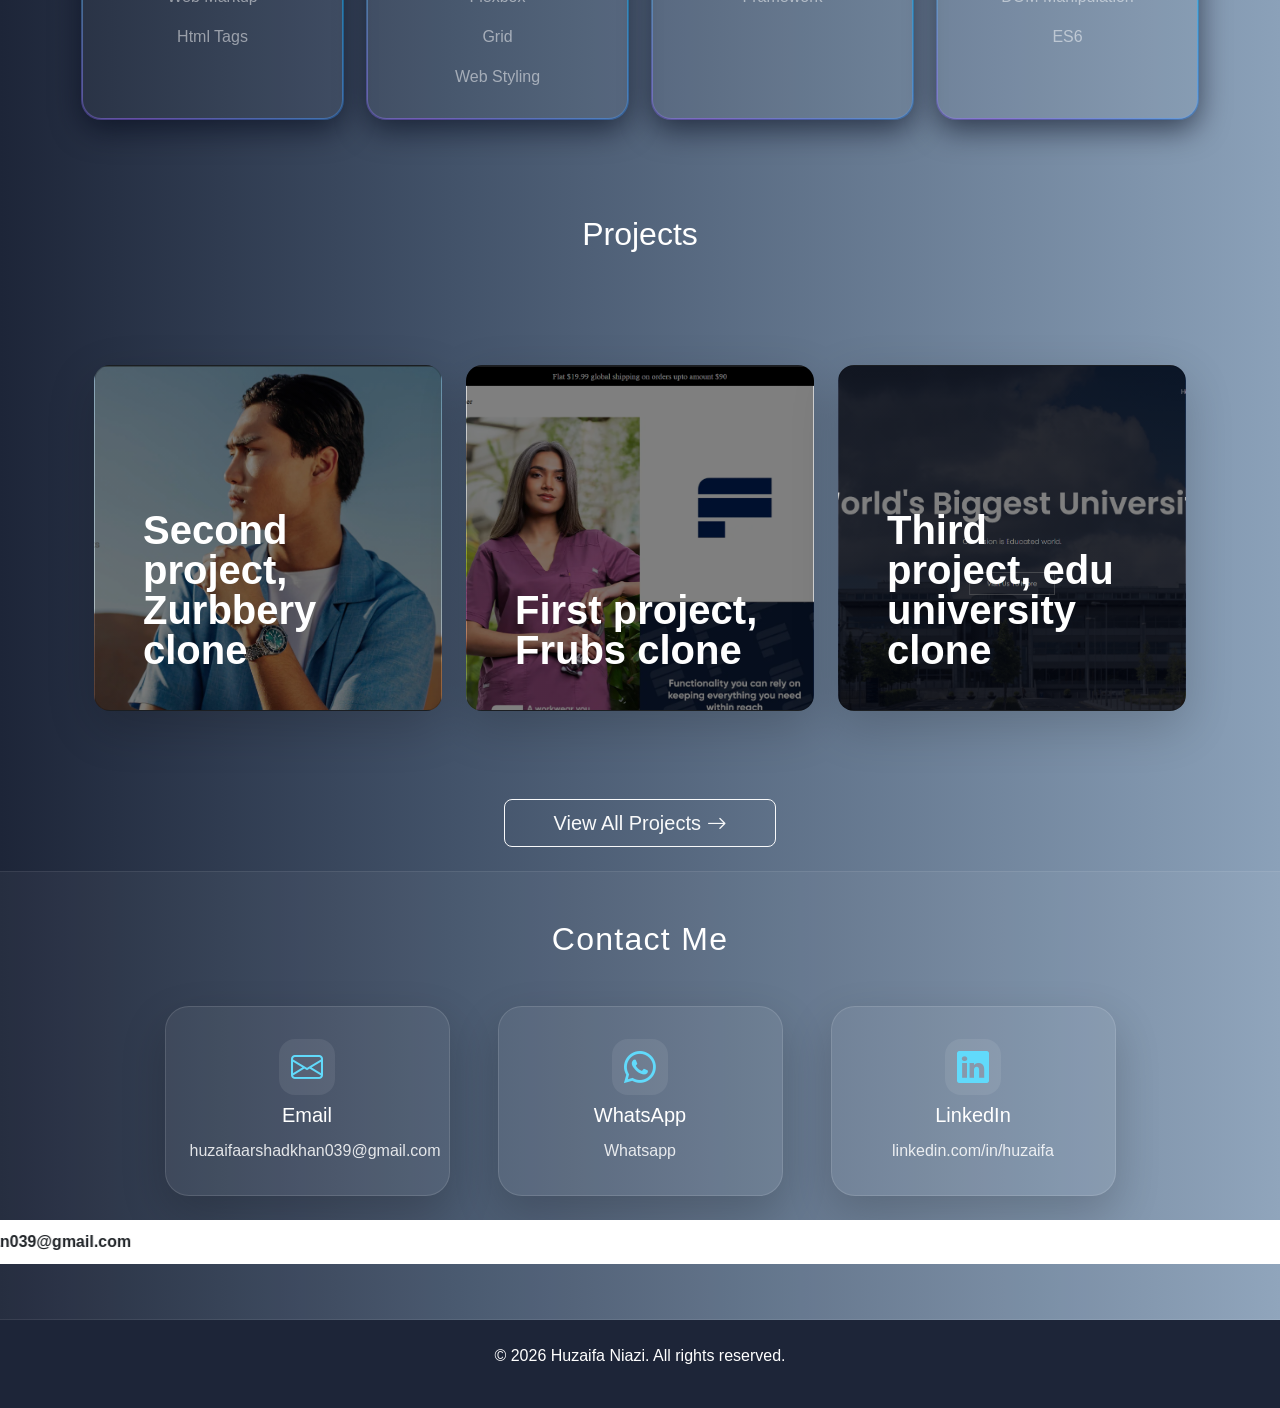
==== commit 5d9389c6: "Swap project images and titles in index.html" ====
--- a/index.html
+++ b/index.html
@@ -121,19 +121,19 @@
         <div class="container px-4 py-3" id="custom-cards">
             <div class="row row-cols-1 row-cols-lg-3 align-items-stretch g-4 py-5">
                 <div class="col">
+                    <div class="card card-cover h-100 overflow-hidden text-bg-dark rounded-4 shadow-lg" style="background-image: linear-gradient(rgba(0, 0, 0, 0.5), rgba(0, 0, 0, 0.5)), url('./images/project\ 2.png'); background-size: cover; background-position: center; min-height: 300px;">
+                        <div class="d-flex flex-column h-100 justify-content-end p-5 pb-3 text-white text-shadow-1">
+                            <h3 class="pt-5 mt-5 mb-4 display-6 lh-1 fw-bold">
+                                Second project, Zurbbery clone
+                            </h3>
+                        </div>
+                    </div>
+                </div>
+                <div class="col">
                     <div class="card card-cover h-100 overflow-hidden text-bg-dark rounded-4 shadow-lg" style="background-image: linear-gradient(rgba(0, 0, 0, 0.5), rgba(0, 0, 0, 0.5)), url('./images/project\ 1.png'); background-size: cover; background-position: center; min-height: 300px;">
                         <div class="d-flex flex-column h-100 justify-content-end p-5 pb-3 text-white text-shadow-1">
                             <h3 class="pt-5 mt-5 mb-4 display-6 lh-1 fw-bold">
                                 First project, Frubs clone
-                            </h3>
-                        </div>
-                    </div>
-                </div>
-                <div class="col">
-                    <div class="card card-cover h-100 overflow-hidden text-bg-dark rounded-4 shadow-lg" style="background-image: linear-gradient(rgba(0, 0, 0, 0.5), rgba(0, 0, 0, 0.5)), url('./images/project\ 2.png'); background-size: cover; background-position: center; min-height: 300px;">
-                        <div class="d-flex flex-column h-100 justify-content-end p-5 pb-3 text-white text-shadow-1">
-                            <h3 class="pt-5 mt-5 mb-4 display-6 lh-1 fw-bold">
-                                Second project, Zurbbery clone
                             </h3>
                         </div>
                     </div>
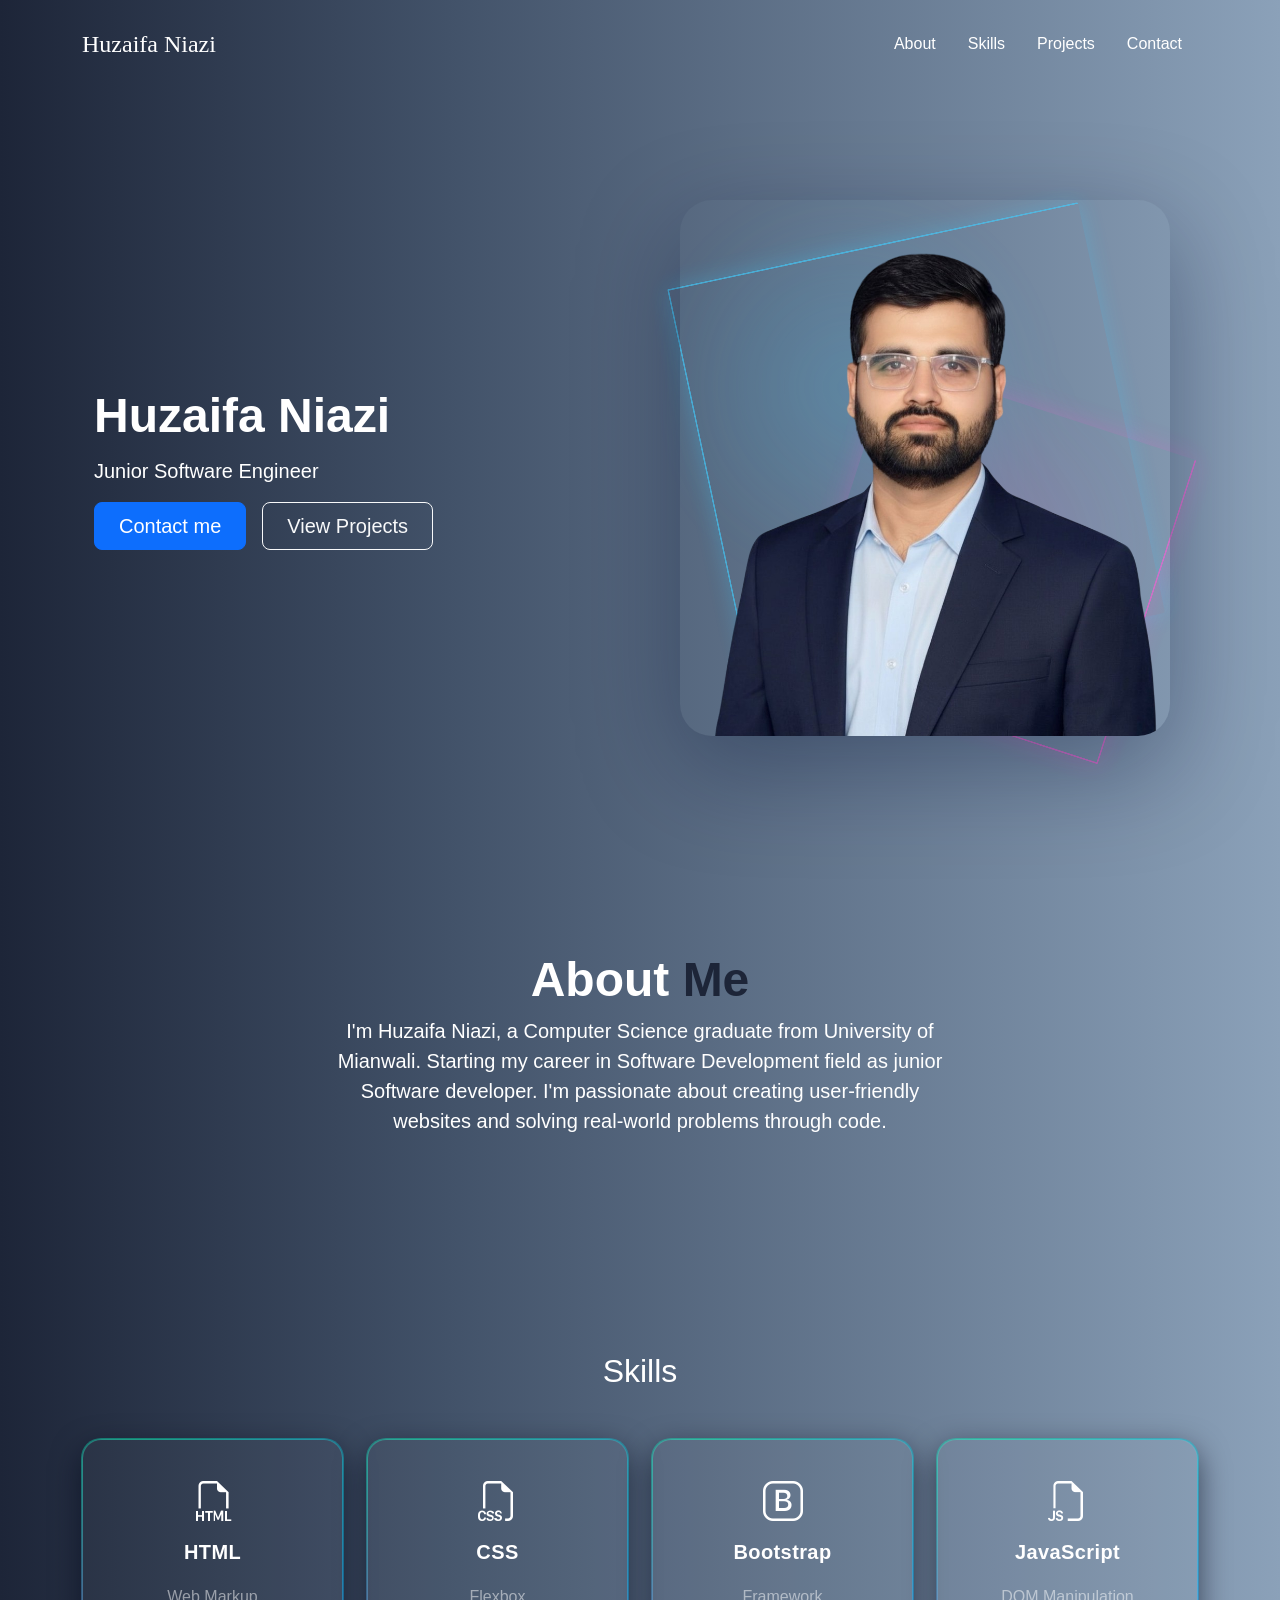
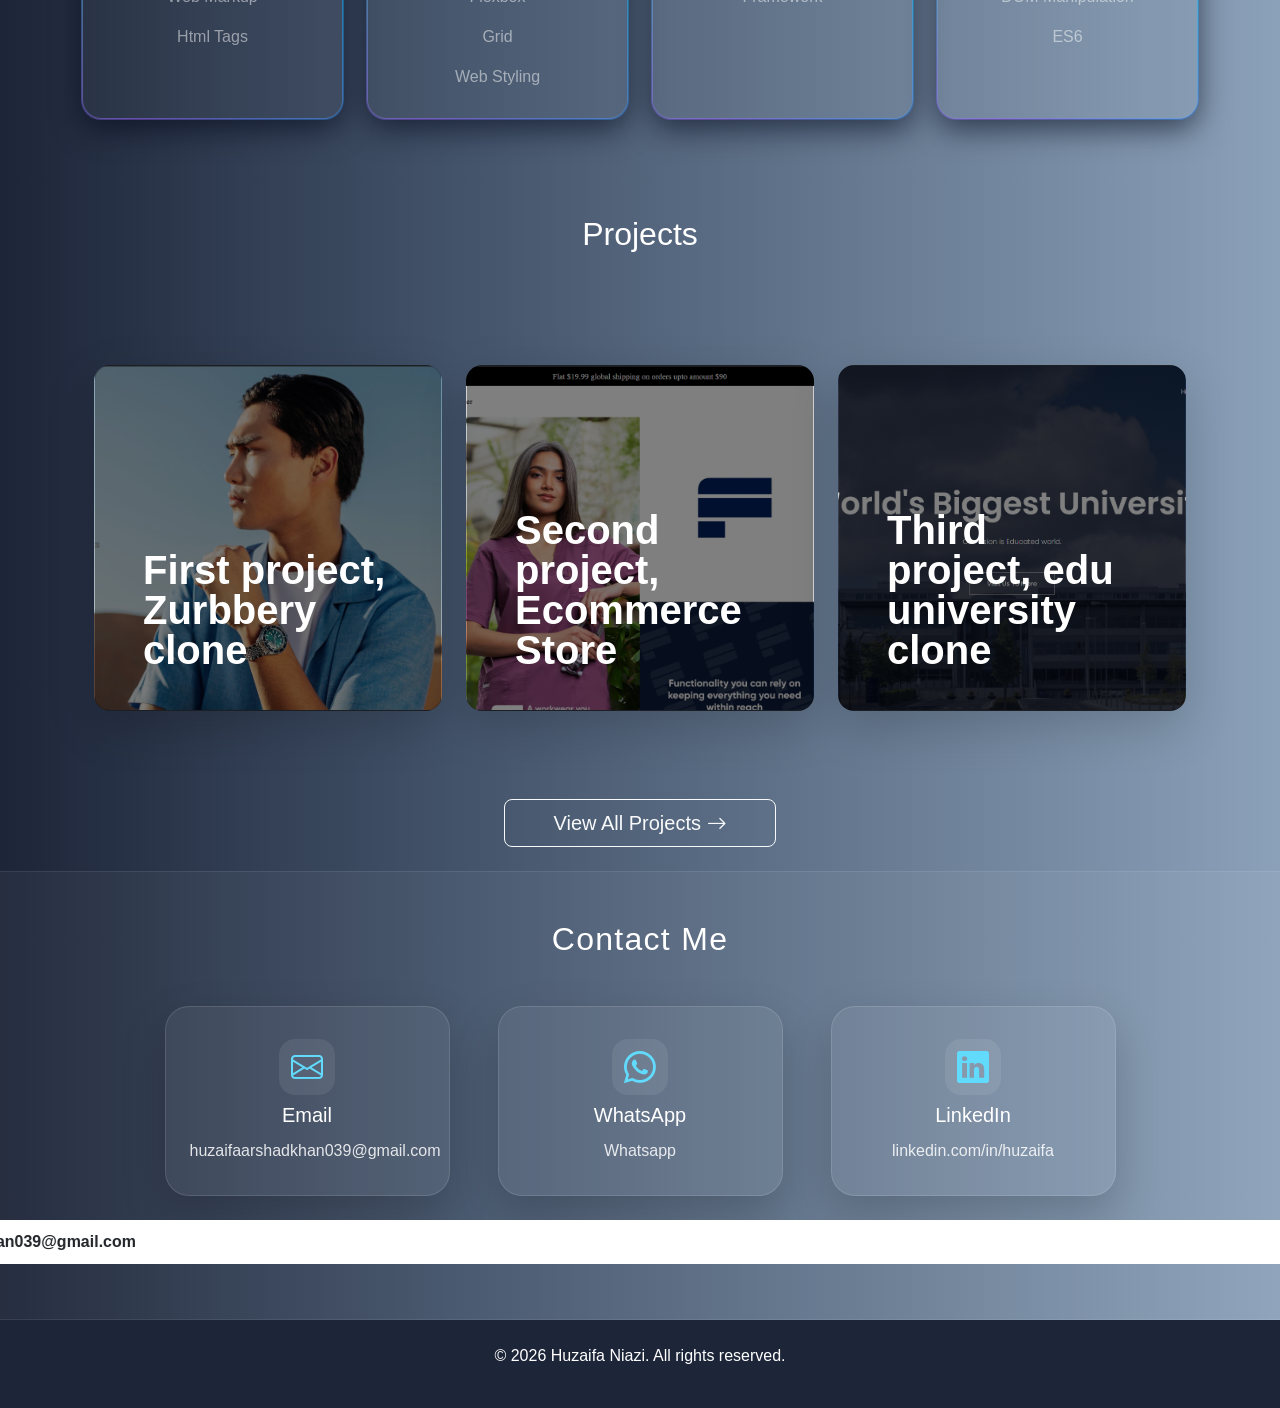
==== commit 7454b2f4: "Swap project titles in index.html" ====
--- a/index.html
+++ b/index.html
@@ -124,7 +124,7 @@
                     <div class="card card-cover h-100 overflow-hidden text-bg-dark rounded-4 shadow-lg" style="background-image: linear-gradient(rgba(0, 0, 0, 0.5), rgba(0, 0, 0, 0.5)), url('./images/project\ 2.png'); background-size: cover; background-position: center; min-height: 300px;">
                         <div class="d-flex flex-column h-100 justify-content-end p-5 pb-3 text-white text-shadow-1">
                             <h3 class="pt-5 mt-5 mb-4 display-6 lh-1 fw-bold">
-                                Second project, Zurbbery clone
+                                First project, Zurbbery clone
                             </h3>
                         </div>
                     </div>
@@ -133,7 +133,7 @@
                     <div class="card card-cover h-100 overflow-hidden text-bg-dark rounded-4 shadow-lg" style="background-image: linear-gradient(rgba(0, 0, 0, 0.5), rgba(0, 0, 0, 0.5)), url('./images/project\ 1.png'); background-size: cover; background-position: center; min-height: 300px;">
                         <div class="d-flex flex-column h-100 justify-content-end p-5 pb-3 text-white text-shadow-1">
                             <h3 class="pt-5 mt-5 mb-4 display-6 lh-1 fw-bold">
-                                First project, Frubs clone
+                                Second project, Ecommerce Store 
                             </h3>
                         </div>
                     </div>
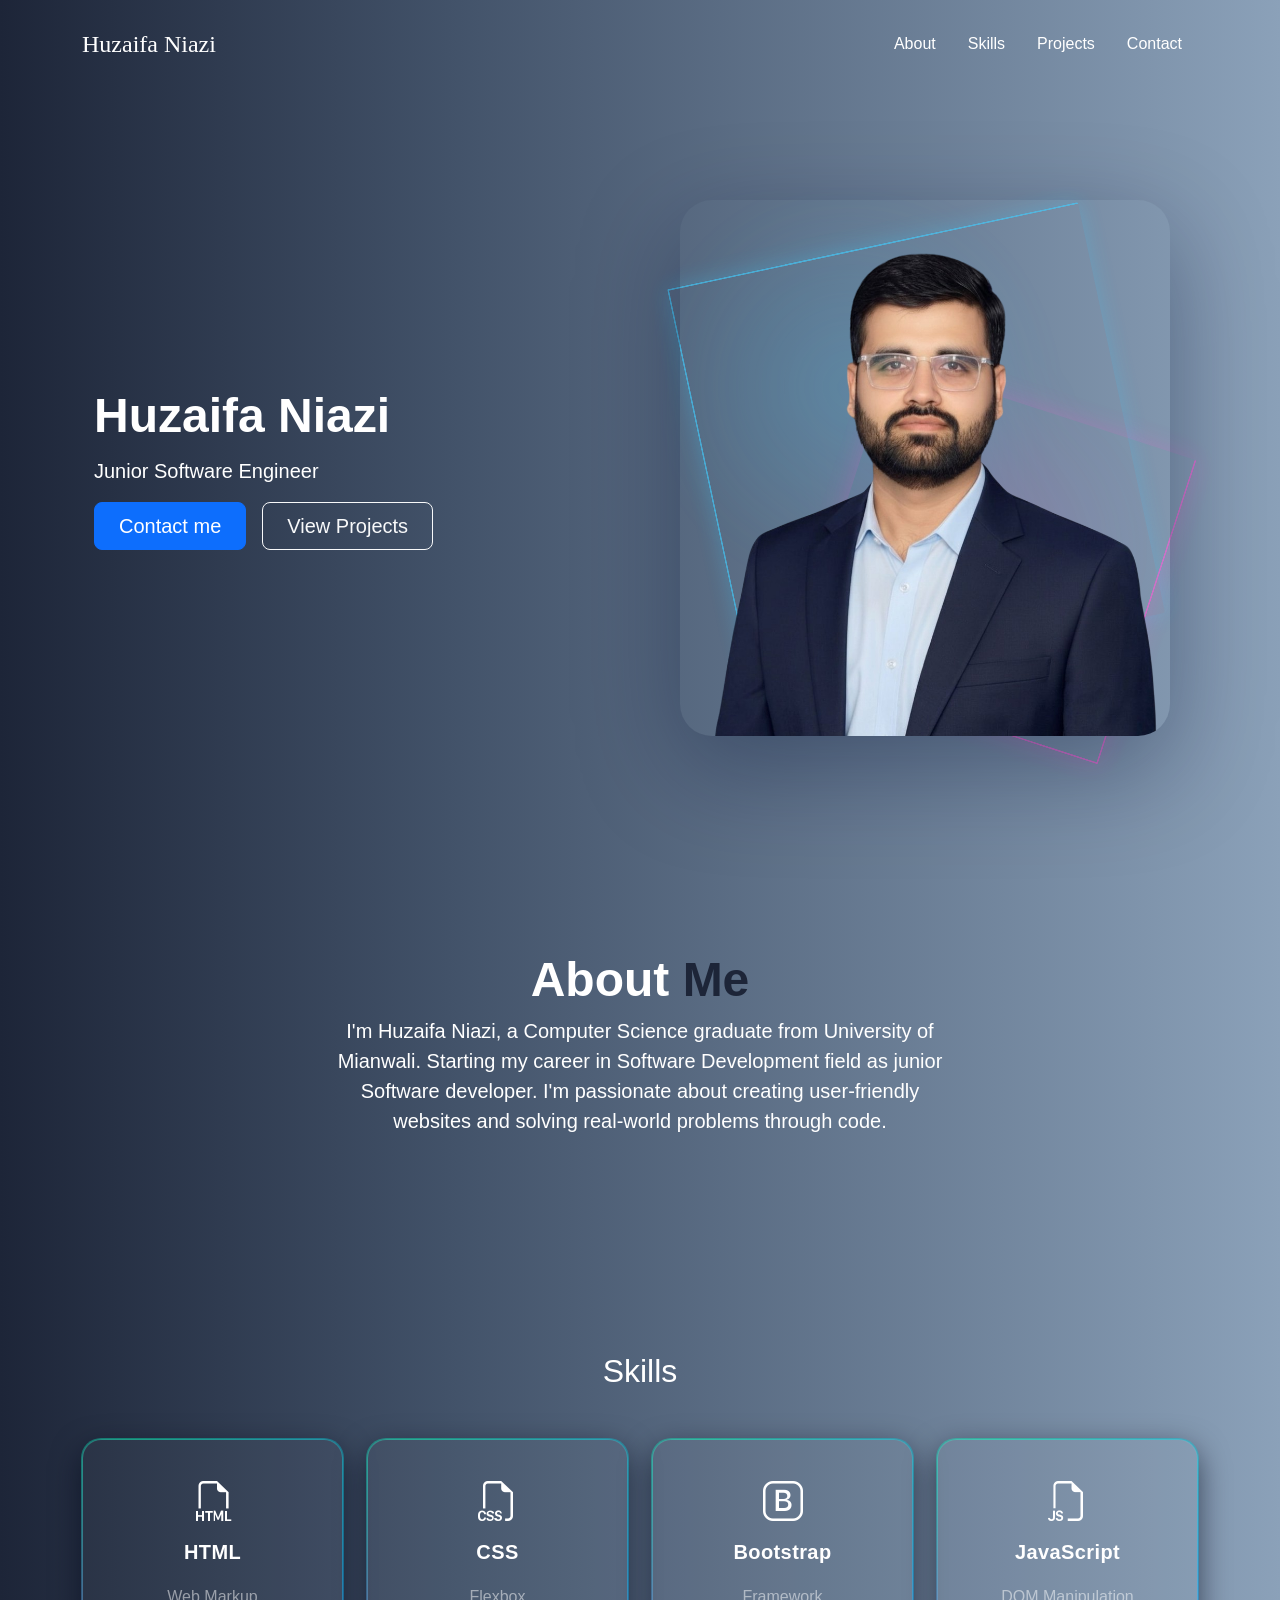
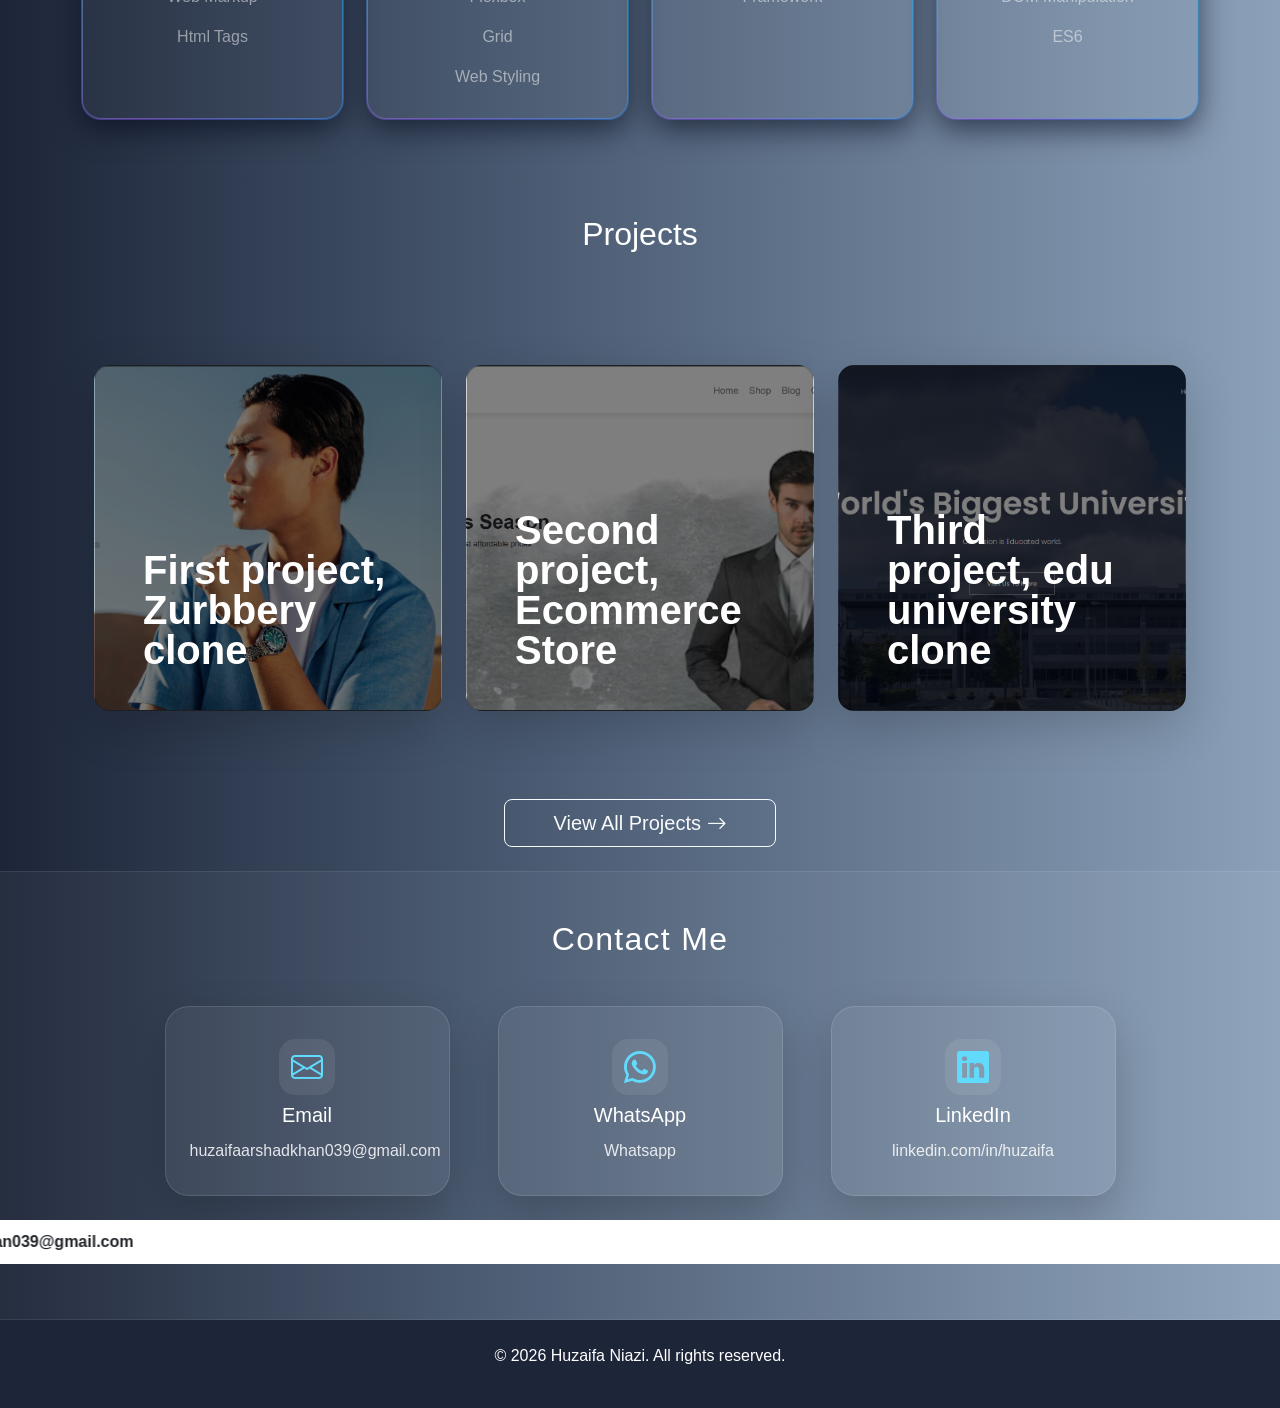
==== commit db19f79e: "Update background image for project card" ====
--- a/index.html
+++ b/index.html
@@ -130,7 +130,7 @@
                     </div>
                 </div>
                 <div class="col">
-                    <div class="card card-cover h-100 overflow-hidden text-bg-dark rounded-4 shadow-lg" style="background-image: linear-gradient(rgba(0, 0, 0, 0.5), rgba(0, 0, 0, 0.5)), url('./images/project\ 1.png'); background-size: cover; background-position: center; min-height: 300px;">
+                    <div class="card card-cover h-100 overflow-hidden text-bg-dark rounded-4 shadow-lg" style="background-image: linear-gradient(rgba(0, 0, 0, 0.5), rgba(0, 0, 0, 0.5)), url('./images/ecom.png'); background-size: cover; background-position: center; min-height: 300px;">
                         <div class="d-flex flex-column h-100 justify-content-end p-5 pb-3 text-white text-shadow-1">
                             <h3 class="pt-5 mt-5 mb-4 display-6 lh-1 fw-bold">
                                 Second project, Ecommerce Store 
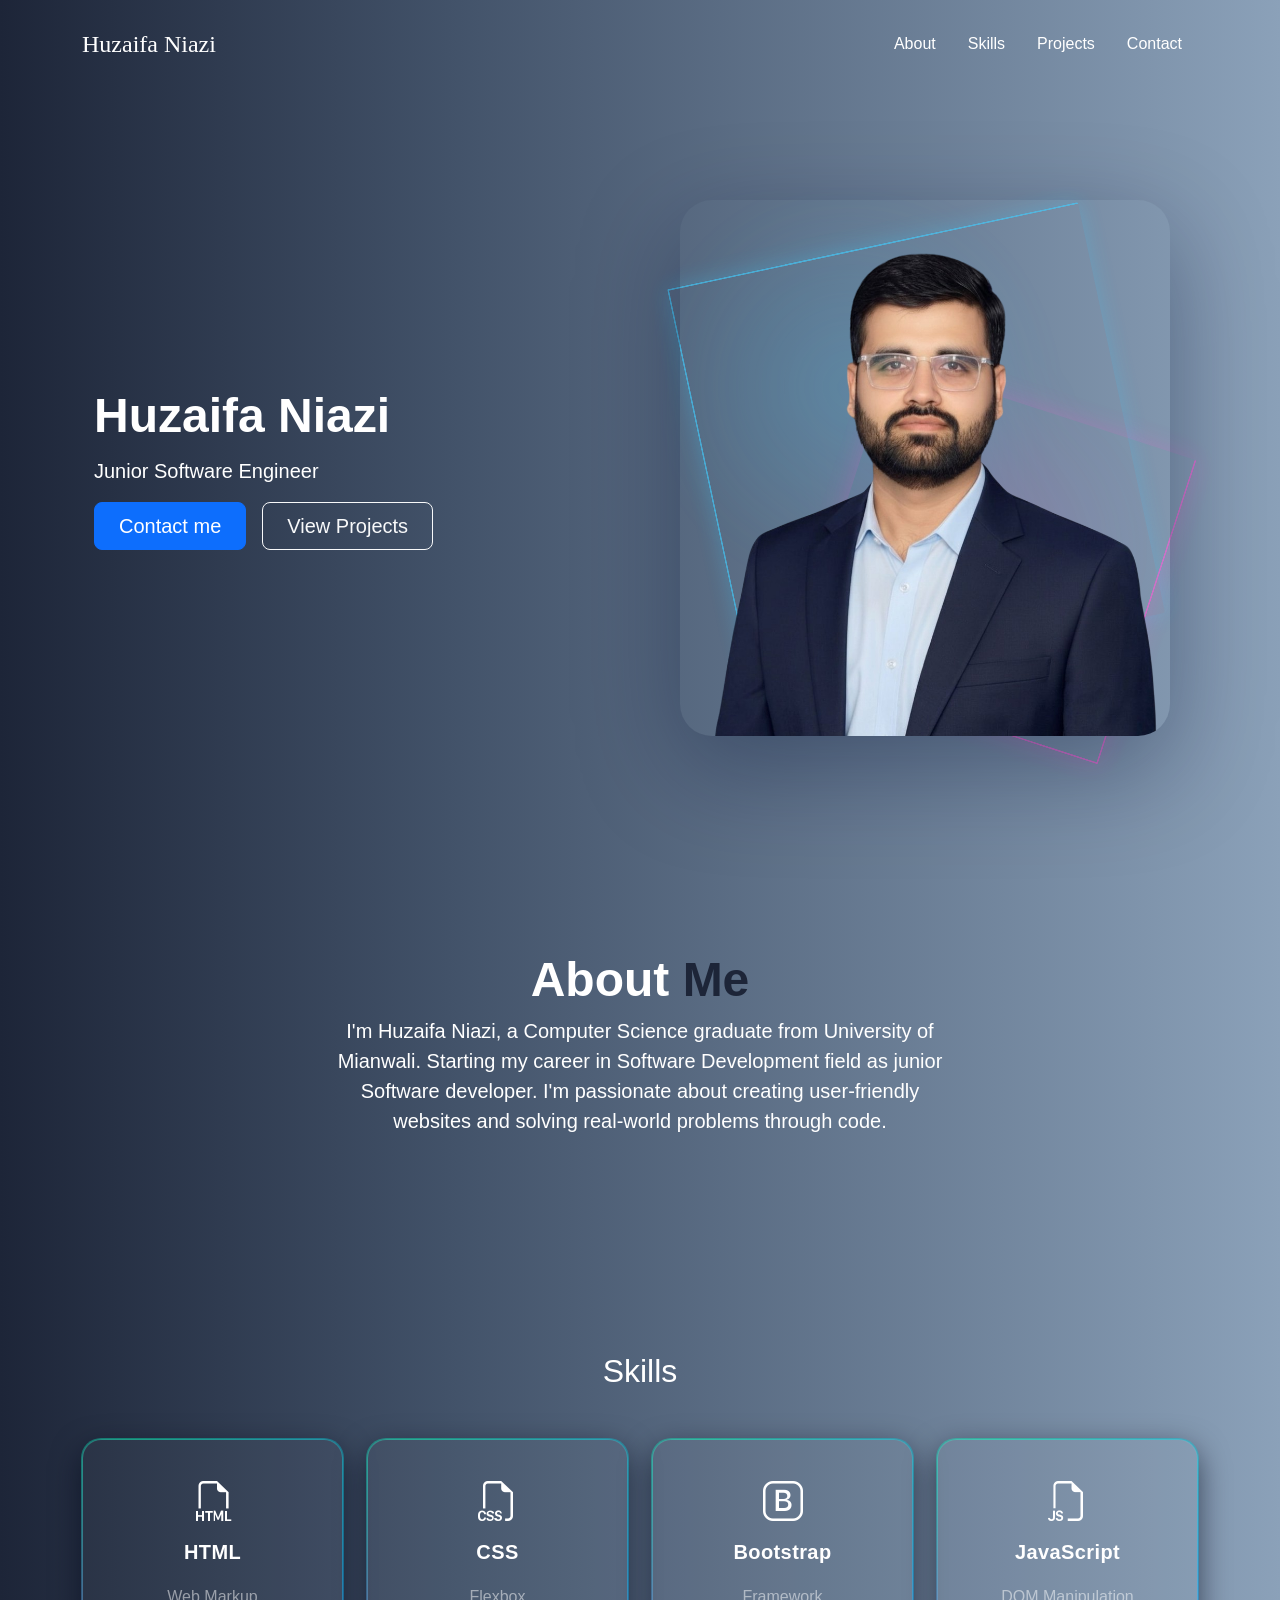
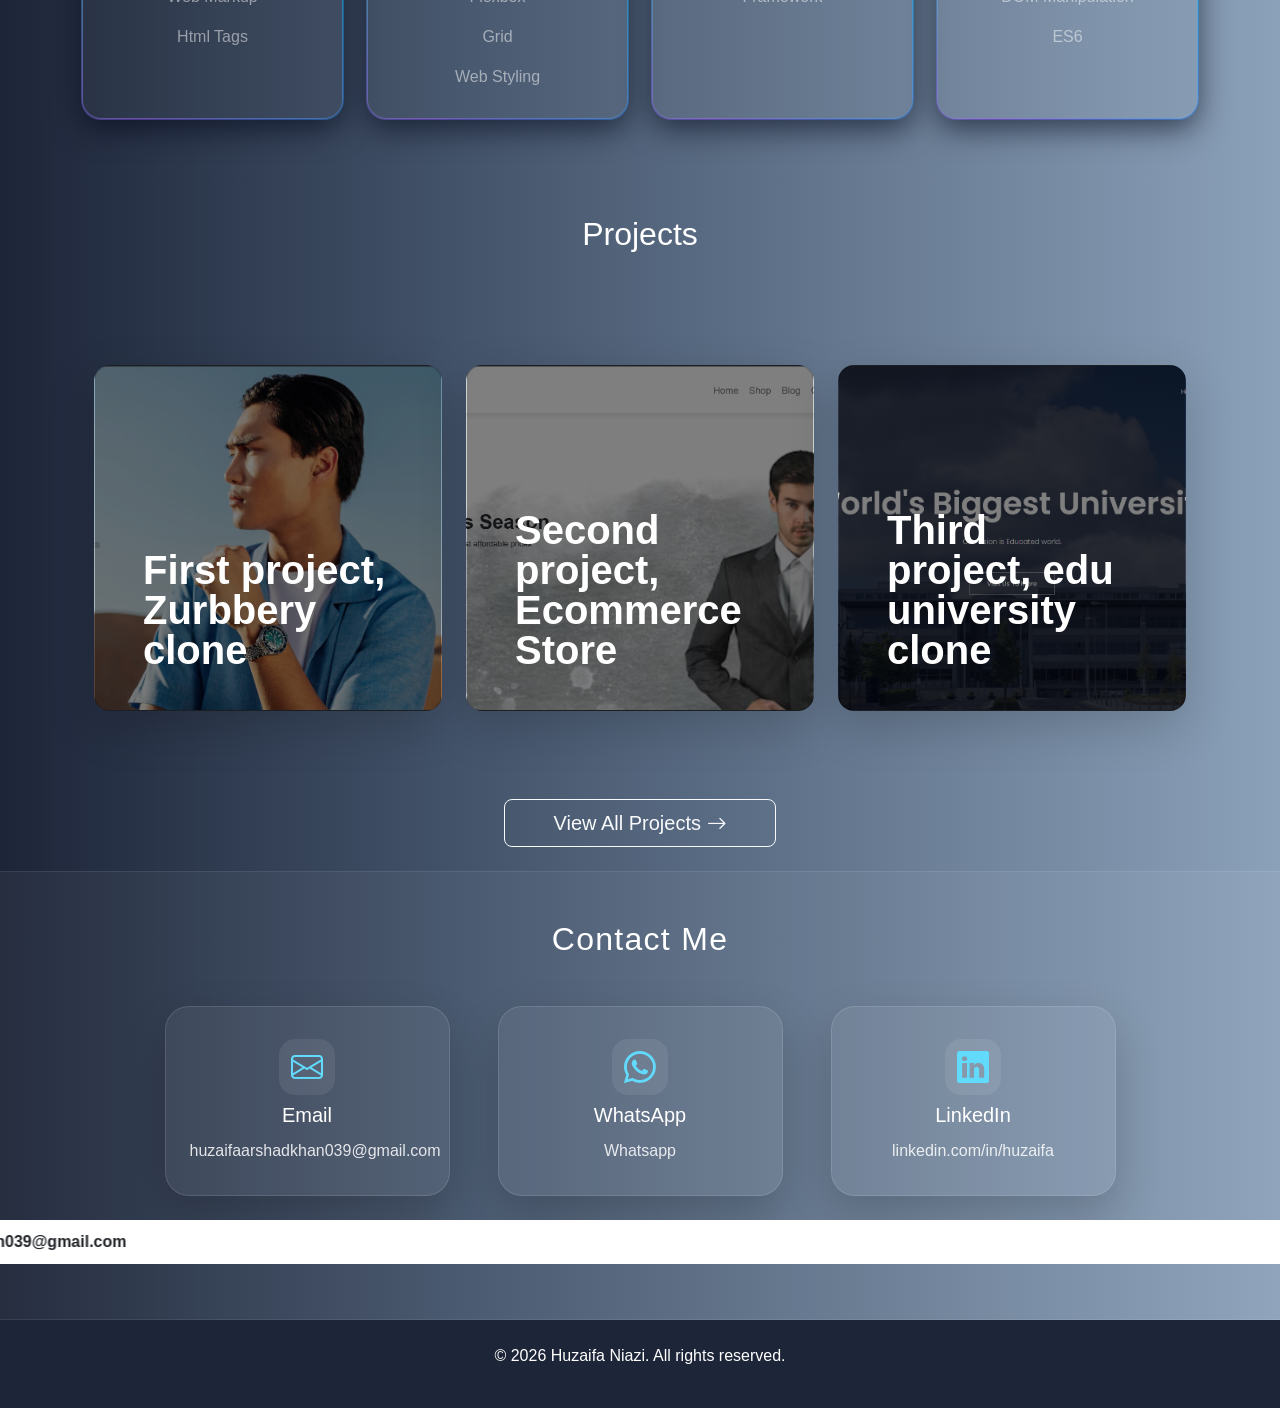
==== commit 1010e634: "Update modal image source in index.html" ====
--- a/index.html
+++ b/index.html
@@ -161,7 +161,7 @@
         <div class="modal-content">
             <button class="modal-close" title="Close">&times;</button>
             <div class="modal-image-wrapper">
-                <img id="modalImage" src="" alt="Project Image" class="modal-image" width="100%" height="auto">
+                <img id="modalImage" src="./image/project 2 mobile.png" alt="Project Image" class="modal-image" width="100%" height="auto">
                 <div class="modal-actions">
                     <a id="demoBtn" class="btn-demo" href="#" target="_blank" rel="noopener noreferrer">Live Demo</a>
                     <a id="codeBtn" class="btn-code" href="#" target="_blank" rel="noopener noreferrer">View Code</a>
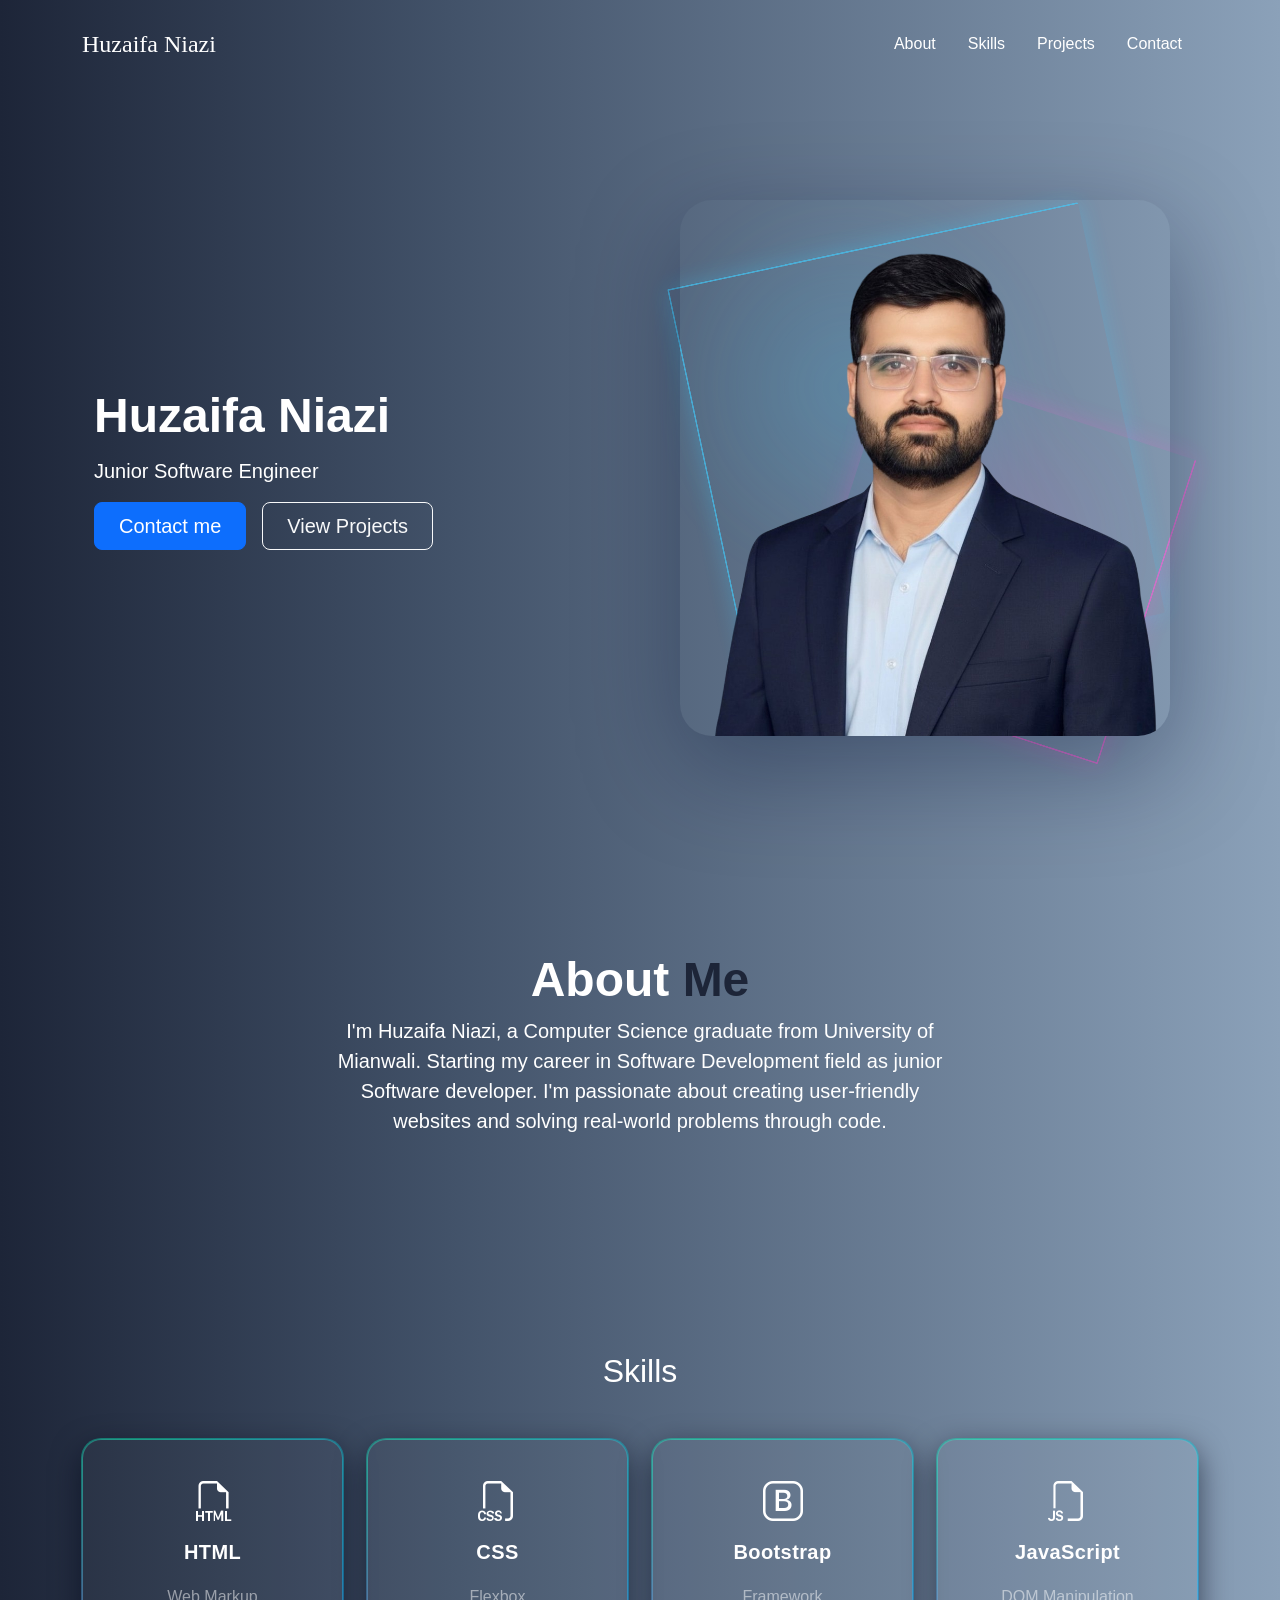
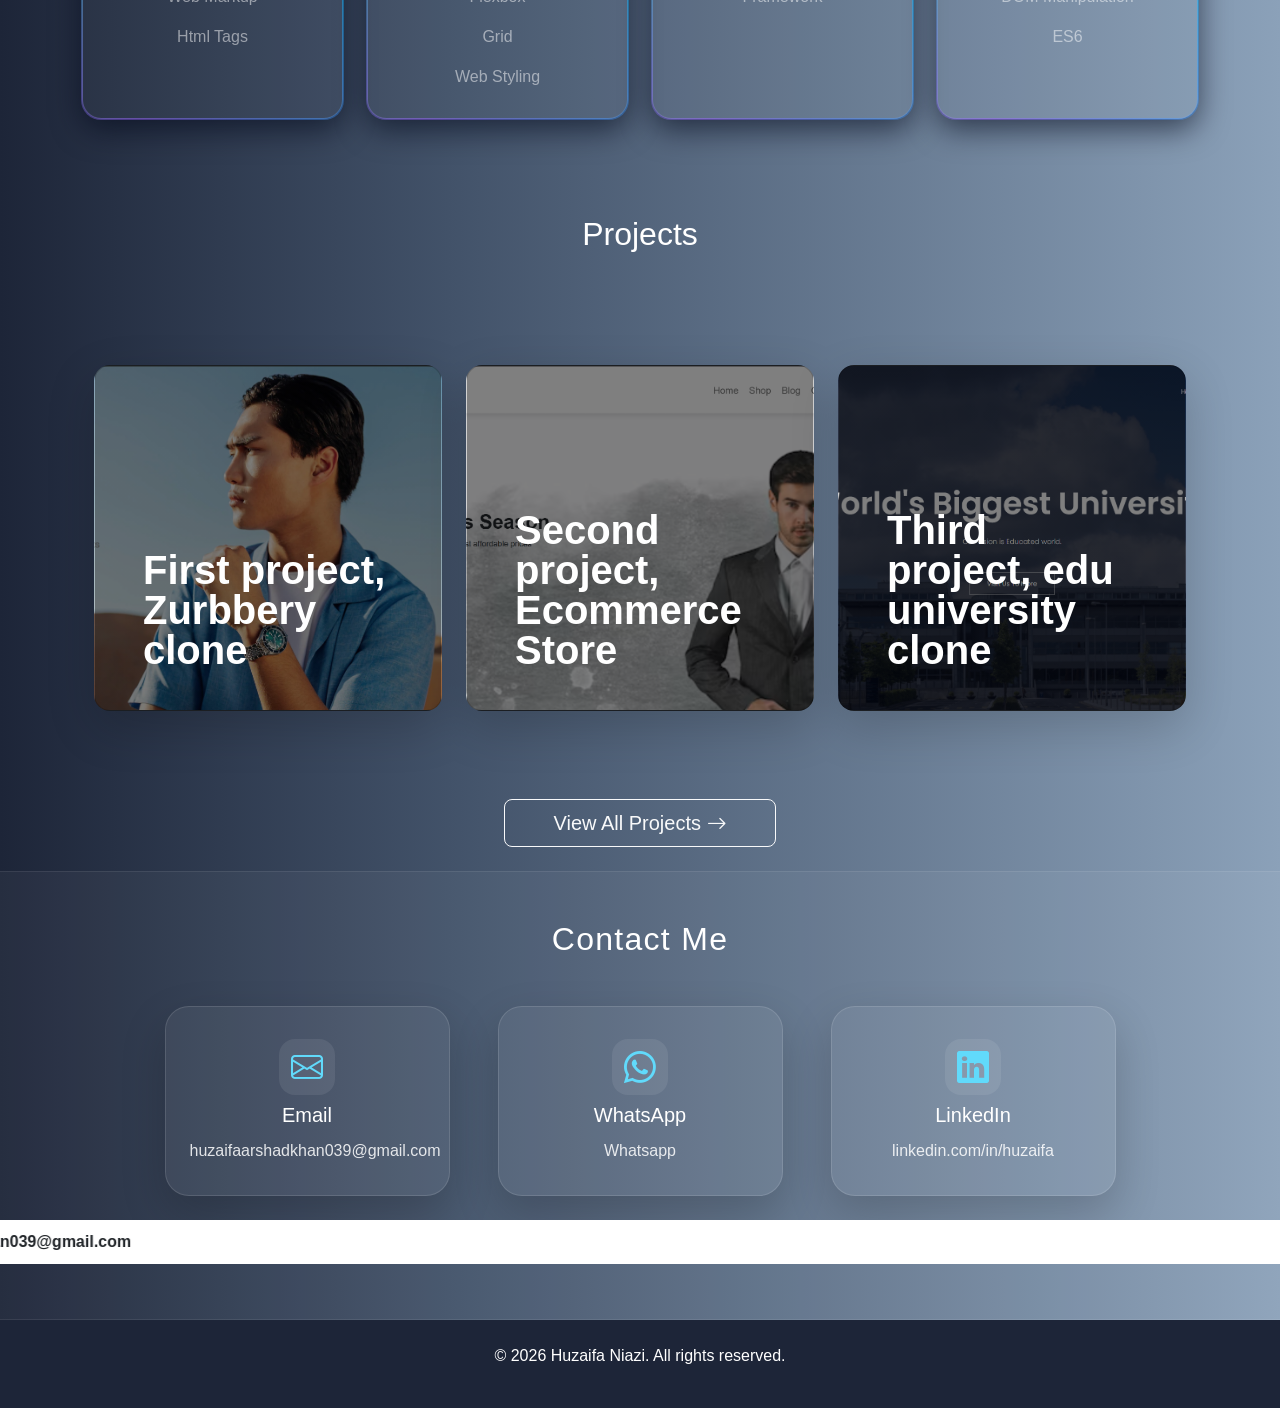
==== commit 1a90db45: "Update index.html" ====
--- a/index.html
+++ b/index.html
@@ -161,7 +161,7 @@
         <div class="modal-content">
             <button class="modal-close" title="Close">&times;</button>
             <div class="modal-image-wrapper">
-                <img id="modalImage" src="./image/project 2 mobile.png" alt="Project Image" class="modal-image" width="100%" height="auto">
+                <img id="modalImage" src="" alt="Project Image" class="modal-image" width="100%" height="auto">
                 <div class="modal-actions">
                     <a id="demoBtn" class="btn-demo" href="#" target="_blank" rel="noopener noreferrer">Live Demo</a>
                     <a id="codeBtn" class="btn-code" href="#" target="_blank" rel="noopener noreferrer">View Code</a>
